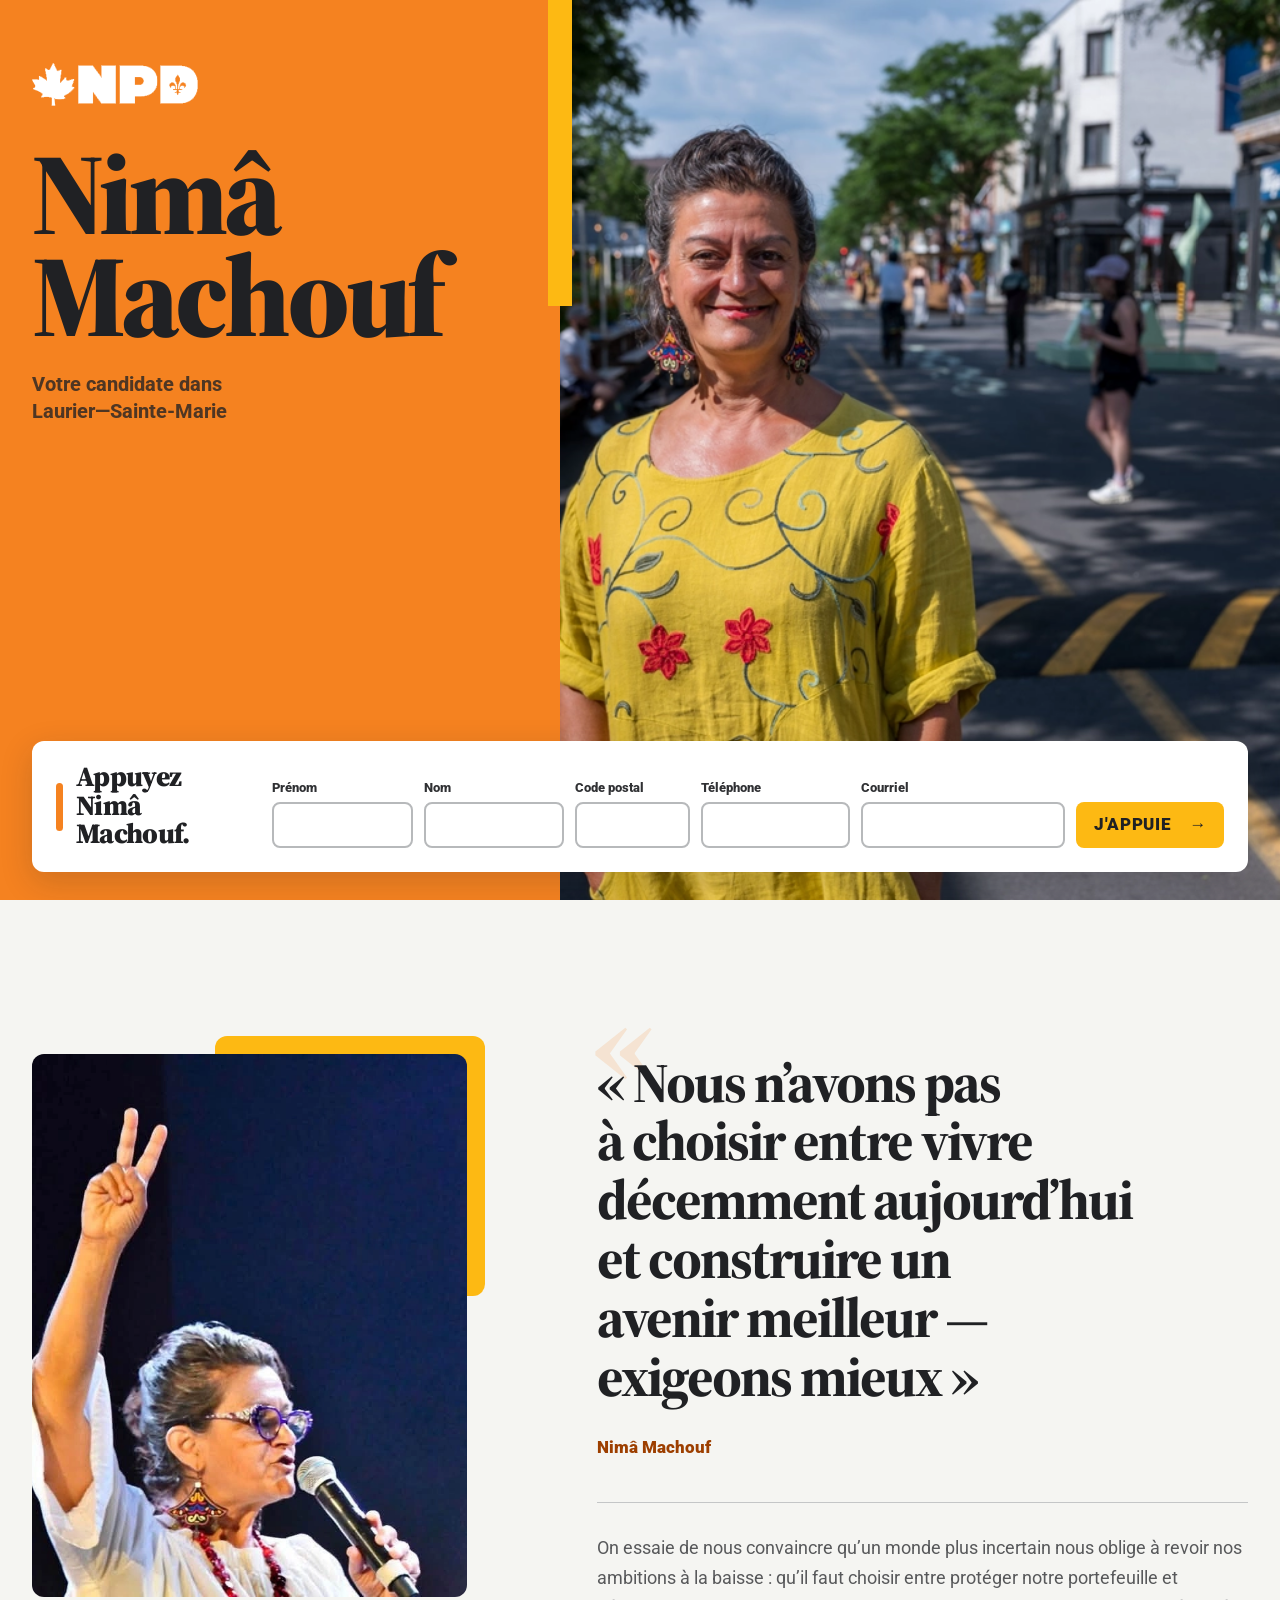
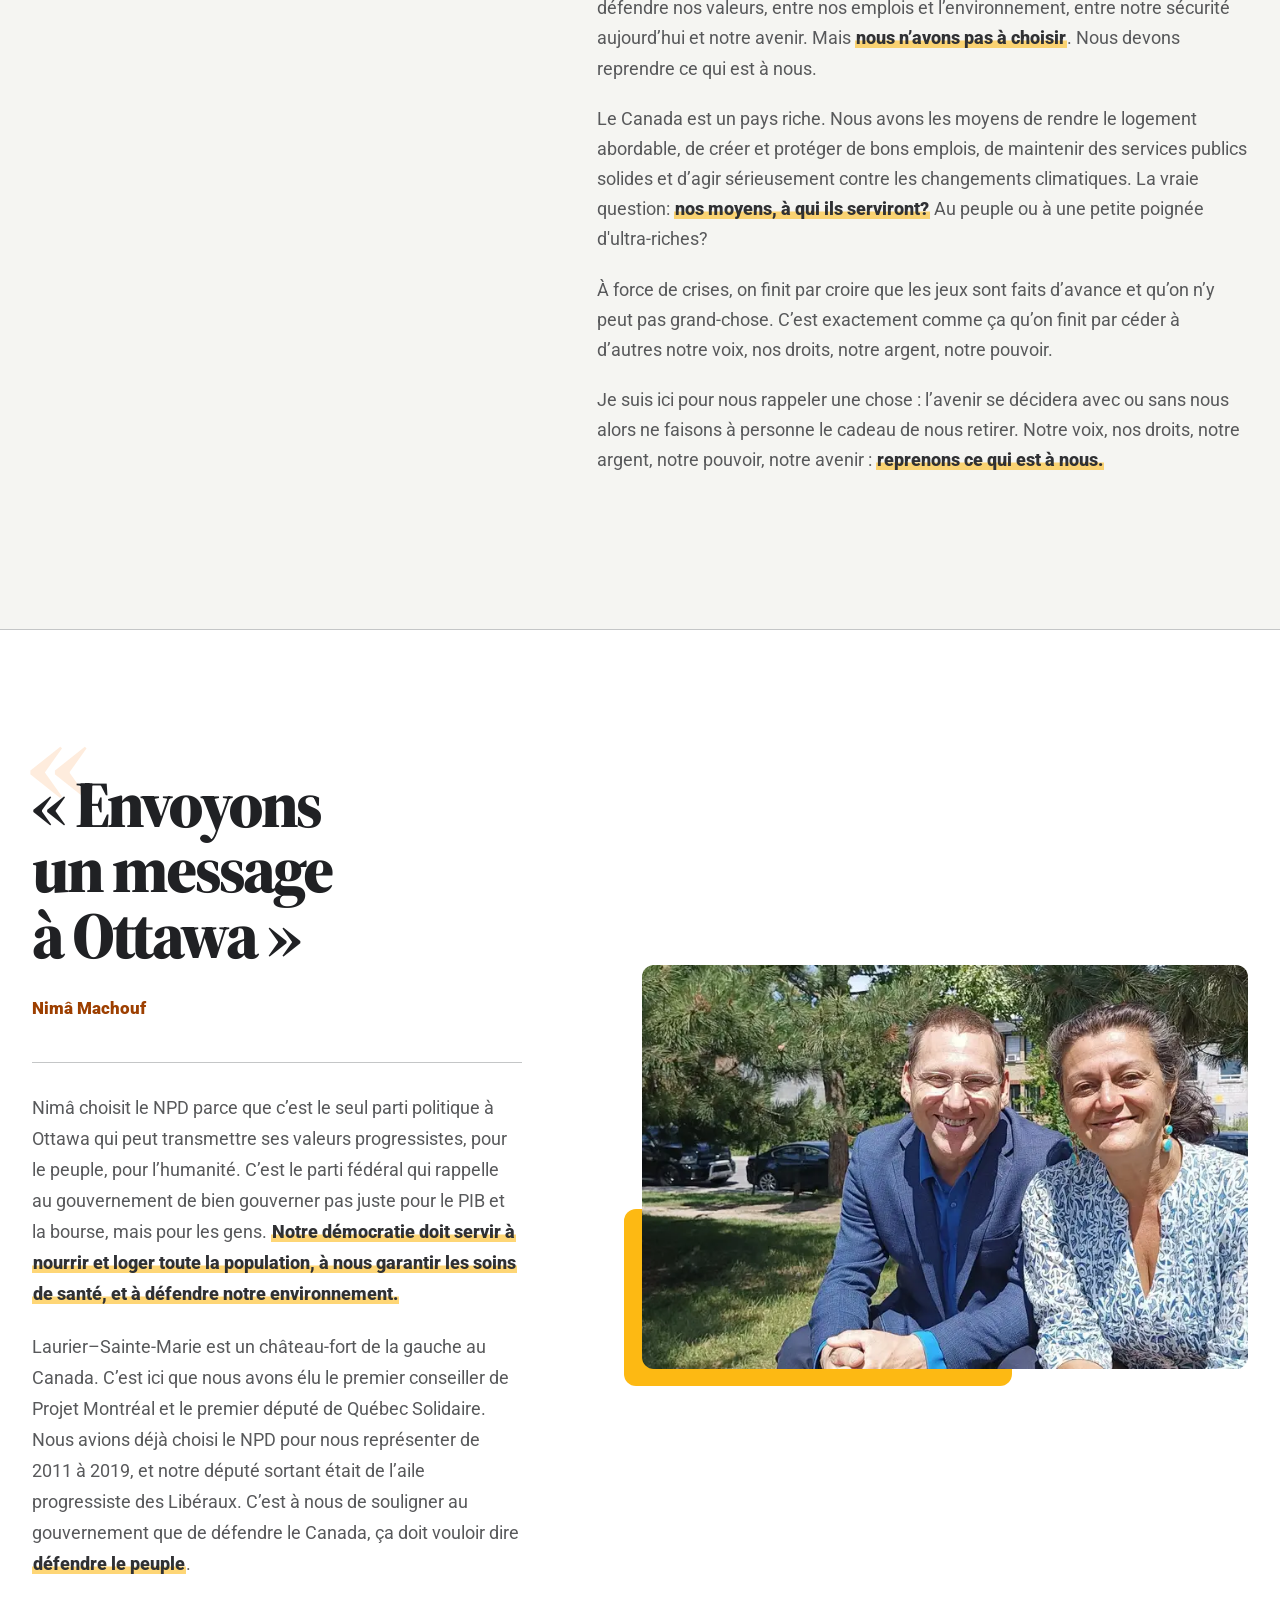
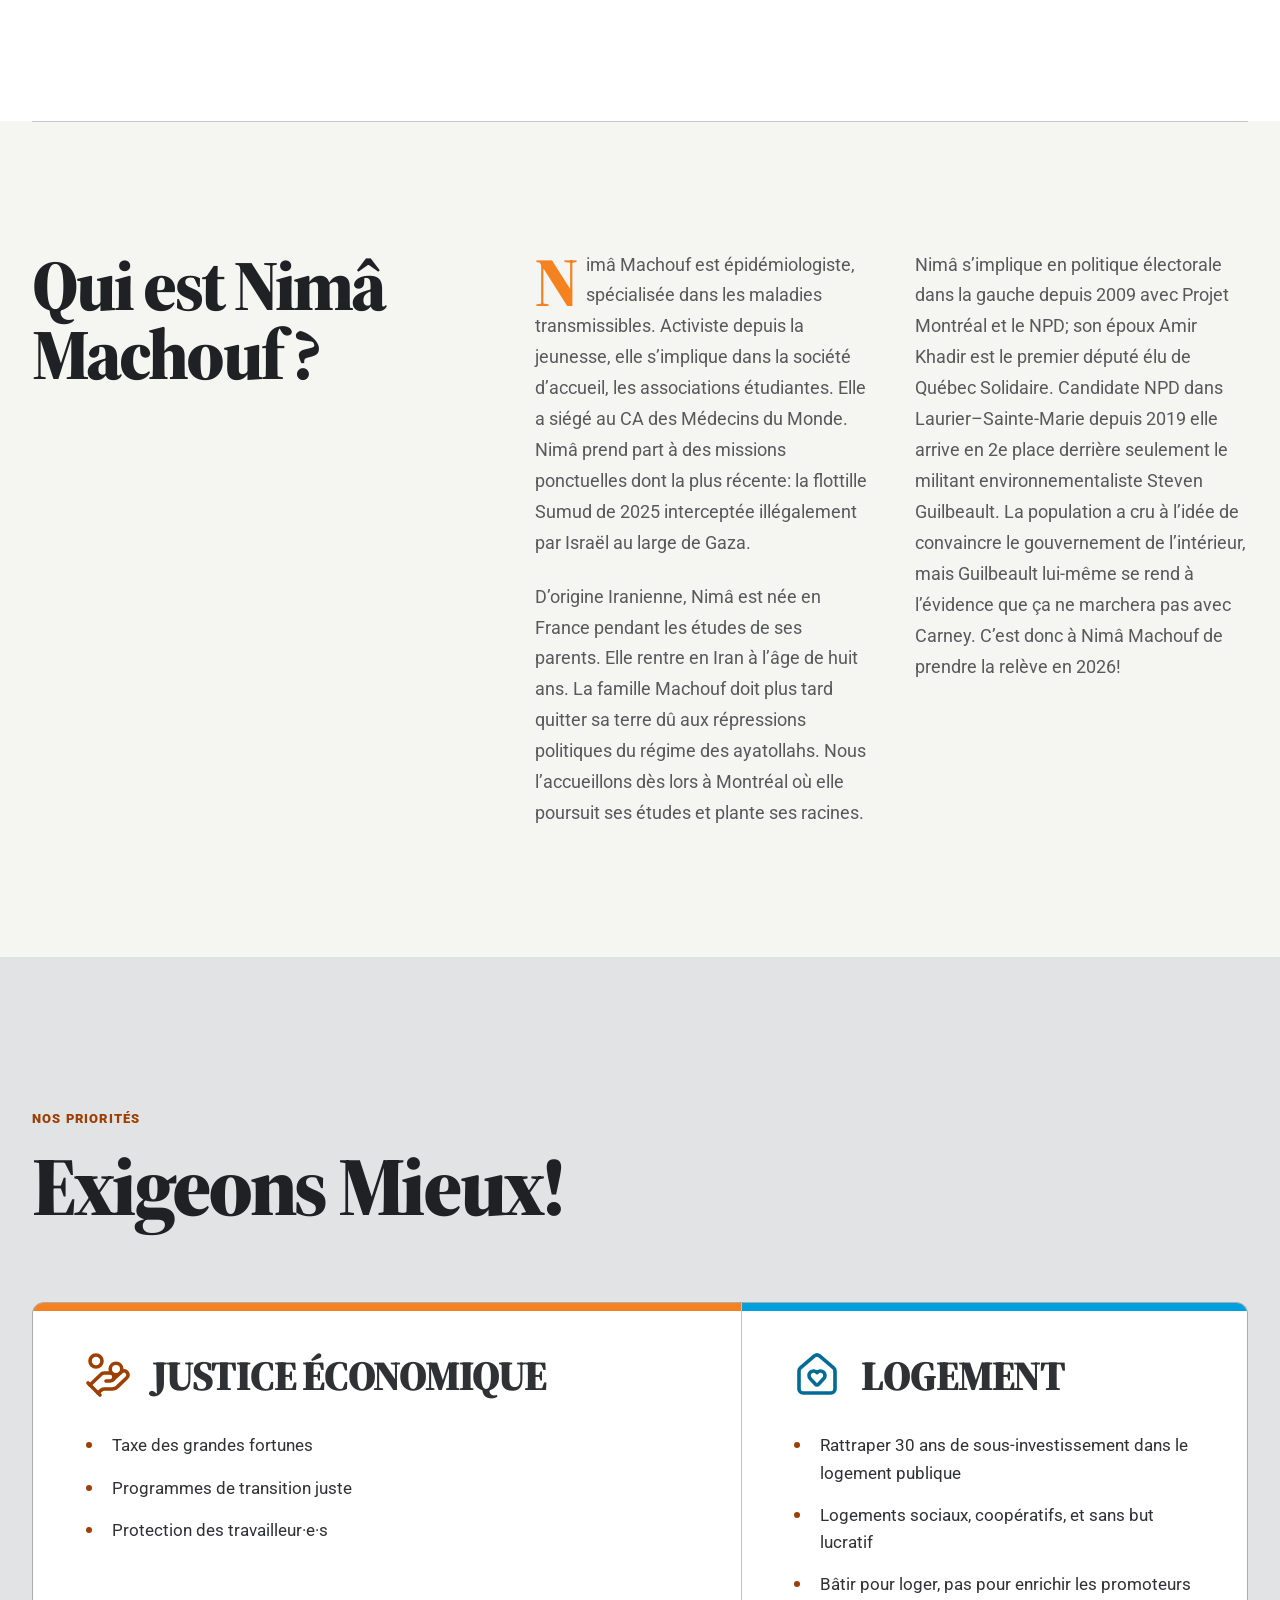
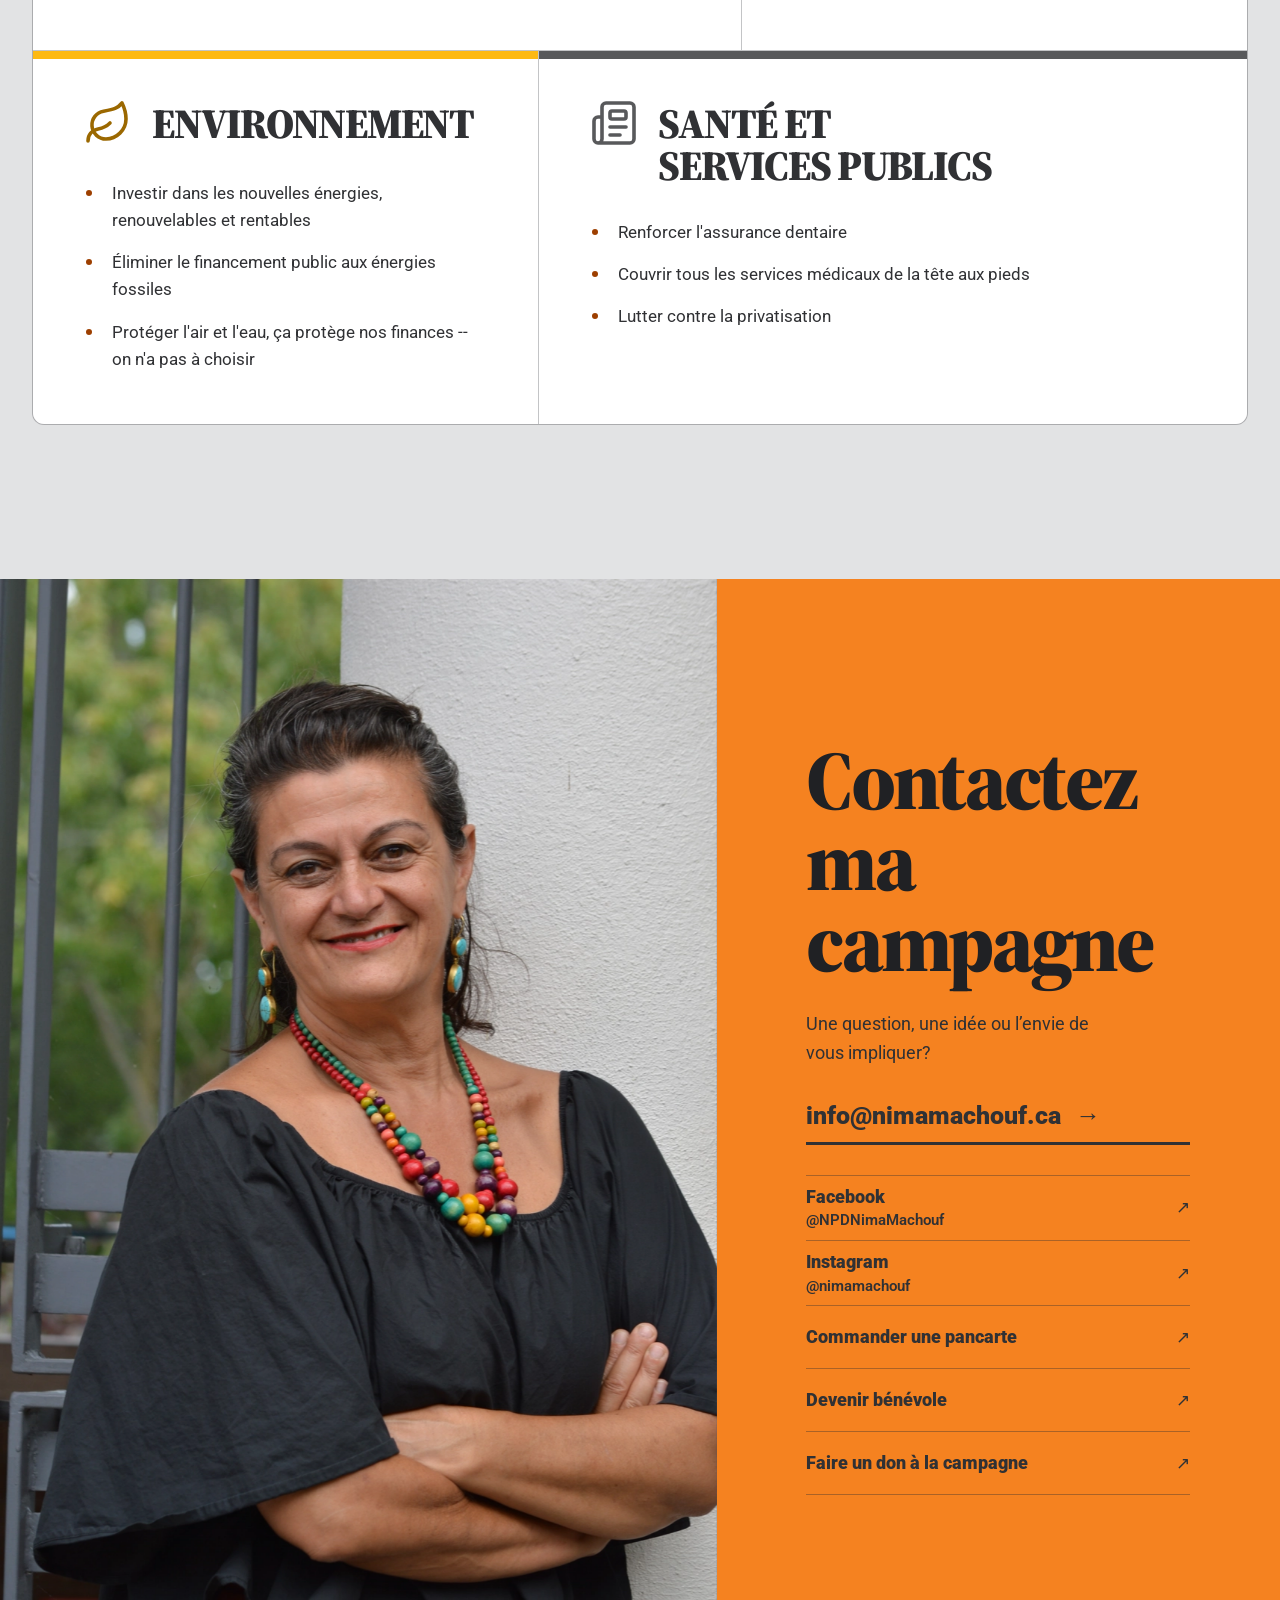
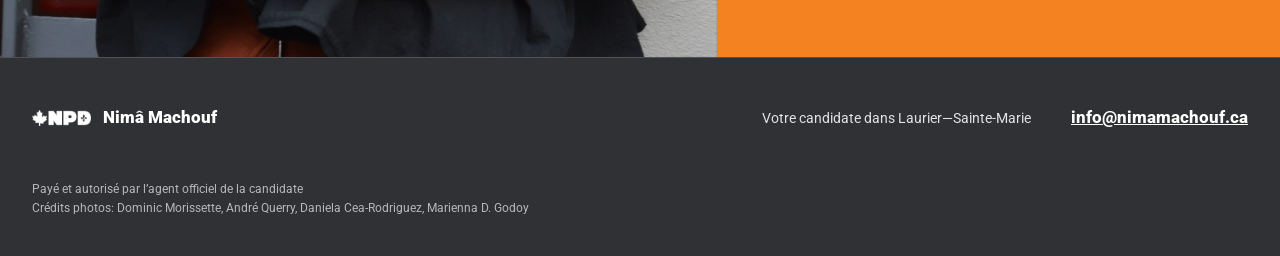
==== index.html @ fed6d574 "Add files via upload I'm commited" ====
<!doctype html>
<html lang="fr-CA">
  <head>
    <meta charset="utf-8">
    <meta name="viewport" content="width=device-width, initial-scale=1, viewport-fit=cover">
    <meta name="theme-color" content="#F58220">
    <meta name="description" content="Appuyez Nimâ Machouf, candidate du NPD dans Laurier—Sainte-Marie.">
    <meta property="og:site_name" content="Nimâ Machouf">
    <meta property="og:title" content="Nimâ Machouf | Candidate du NPD">
    <meta property="og:description" content="Votre candidate dans Laurier—Sainte-Marie. Joignez-vous à la campagne.">
    <meta property="og:type" content="website">
    <meta property="og:url" content="https://nimamachouf.ca/">
    <meta property="og:locale" content="fr_CA">
    <meta property="og:image" content="https://nimamachouf.ca/assets/images/ogimage.webp">
    <meta property="og:image:secure_url" content="https://nimamachouf.ca/assets/images/ogimage.webp">
    <meta property="og:image:type" content="image/png">
    <meta property="og:image:width" content="1200">
    <meta property="og:image:height" content="630">
    <meta property="og:image:alt" content="Nimâ Machouf, candidate du NPD dans Laurier—Sainte-Marie">
    <meta name="twitter:card" content="summary_large_image">
    <meta name="twitter:title" content="Nimâ Machouf | Candidate du NPD">
    <meta name="twitter:description" content="Votre candidate dans Laurier—Sainte-Marie. Joignez-vous à la campagne.">
    <meta name="twitter:image" content="https://nimamachouf.ca/assets/images/ogimage.webp">
    <meta name="twitter:image:alt" content="Nimâ Machouf, candidate du NPD dans Laurier—Sainte-Marie">
    <title>Nimâ Machouf | Candidate du NPD dans Laurier—Sainte-Marie</title>
    <link rel="canonical" href="https://nimamachouf.ca/">
    <link rel="icon" href="assets/images/favicon_www_npd_ca_32x32.png" type="image/png" sizes="32x32">
    <link rel="preload" href="assets/fonts/roboto-latin.woff2" as="font" type="font/woff2" crossorigin>
    <link rel="preload" href="assets/fonts/source-serif-4-latin.woff2" as="font" type="font/woff2" crossorigin>
    <link rel="preload" href="assets/images/nima-dans-lsm-960.webp" as="image" type="image/webp" imagesrcset="assets/images/nima-dans-lsm-960.webp 960w, assets/images/nima-dans-lsm-2000.webp 2000w" imagesizes="(max-width: 900px) 100vw, 56vw" fetchpriority="high">
    <link rel="stylesheet" href="styles.css">
    <script src="script.js" defer></script>
  </head>
  <body>
    <a class="skip-link" href="#contenu">Aller au contenu</a>

    <main id="contenu">
      <section class="hero" id="accueil" aria-labelledby="hero-title">
        <div class="hero-copy">
          <img class="hero-logo" src="assets/images/logoqc.png" width="298" height="78" alt="NPD Québec">
          <h1 id="hero-title">Nimâ<br>Machouf</h1>
          <p class="hero-kicker">Votre candidate dans<br>Laurier—Sainte-Marie</p>
        </div>
        <div class="hero-photo">
          <img src="assets/images/nima-dans-lsm-2000.webp" srcset="assets/images/nima-dans-lsm-960.webp 960w, assets/images/nima-dans-lsm-2000.webp 2000w" sizes="(max-width: 900px) 100vw, 56vw" width="2000" height="1500" fetchpriority="high" decoding="async" alt="Nimâ Machouf dans Laurier—Sainte-Marie">
        </div>
        <div class="hero-accent" aria-hidden="true"></div>

        <div class="support-panel" id="appuyer">
          <div class="support-heading">
            <span class="support-mark" aria-hidden="true"></span>
            <h2>Appuyez Nimâ Machouf.</h2>
          </div>
          <form class="support-form" action="https://api.staticforms.dev/submit" method="post" data-support-form novalidate>
            <input type="hidden" name="apiKey" value="sf_6a9b6cbdbe359632196c0c4e">
            <input type="hidden" name="subject" value="Nouvel appui à Nimâ Machouf">
            <input class="form-honeypot" type="text" name="honeypot" tabindex="-1" autocomplete="off" aria-hidden="true">
            <div class="field">
              <label for="hero-first-name">Prénom</label>
              <input id="hero-first-name" name="first_name" type="text" autocomplete="given-name" required>
              <span class="field-error" aria-live="polite"></span>
            </div>
            <div class="field">
              <label for="hero-last-name">Nom</label>
              <input id="hero-last-name" name="last_name" type="text" autocomplete="family-name" required>
              <span class="field-error" aria-live="polite"></span>
            </div>
            <div class="field field-postal">
              <label for="hero-postal-code">Code postal</label>
              <input id="hero-postal-code" name="postal_code" type="text" autocomplete="postal-code" inputmode="text" maxlength="7" required>
              <span class="field-error" aria-live="polite"></span>
            </div>
            <div class="field">
              <label for="hero-phone">Téléphone</label>
              <input id="hero-phone" name="phone" type="tel" autocomplete="tel" inputmode="tel" required>
              <span class="field-error" aria-live="polite"></span>
            </div>
            <div class="field field-email">
              <label for="hero-email">Courriel</label>
              <input id="hero-email" name="email" type="email" autocomplete="email" inputmode="email" required>
              <span class="field-error" aria-live="polite"></span>
            </div>
            <button class="submit-button" type="submit">
              <span>J'APPUIE</span>
              <span aria-hidden="true">→</span>
            </button>
            <p class="form-status" role="status" aria-live="polite"></p>
          </form>
        </div>
      </section>

      <section class="intro-section section-shell" id="nima" aria-labelledby="intro-title">
        <div class="intro-photo reveal">
          <img src="assets/images/nima-micro.webp" width="900" height="800" loading="lazy" decoding="async" alt="Nimâ Machouf exige mieux">
        </div>
        <div class="intro-quote reveal">
          <span class="quote-glyph" aria-hidden="true">«</span>
          <h2 id="intro-title">« Nous n’avons pas à choisir entre vivre décemment aujourd’hui et construire un avenir meilleur — exigeons mieux »</h2>
          <p>Nimâ Machouf</p>
          <div class="intro-statement">
            <p>On essaie de nous convaincre qu’un monde plus incertain nous oblige à revoir nos ambitions à la baisse : qu’il faut choisir entre protéger notre portefeuille et défendre nos valeurs, entre nos emplois et l’environnement, entre notre sécurité aujourd’hui et notre avenir. Mais <strong class="text-emphasis">nous n’avons pas à choisir</strong>. Nous devons reprendre ce qui est à nous.</p>

            <p>Le Canada est un pays riche. Nous avons les moyens de rendre le logement abordable, de créer et protéger de bons emplois, de maintenir des services publics solides et d’agir sérieusement contre les changements climatiques. La vraie question: <strong class="text-emphasis">nos moyens, à qui ils serviront?</strong> Au peuple ou à une petite poignée d'ultra-riches?

            <p>À force de crises, on finit par croire que les jeux sont faits d’avance et qu’on n’y peut pas grand-chose. C’est exactement comme ça qu’on finit par céder à d’autres notre voix, nos droits, notre argent, notre pouvoir.</p>

            <p>Je suis ici pour nous rappeler une chose : l’avenir se décidera avec ou sans nous alors ne faisons à personne le cadeau de nous retirer. Notre voix, nos droits, notre argent, notre pouvoir, notre avenir : <strong class="text-emphasis">reprenons ce qui est à nous.</strong></p>
          </div>
        </div>
      </section>

      <section class="npd-section" aria-labelledby="npd-title">
        <div class="npd-section-inner section-shell">
          <div class="npd-content reveal">
            <span class="npd-quote-glyph" aria-hidden="true">«</span>
            <h2 id="npd-title">« Envoyons un message à Ottawa »</h2>
            <p class="npd-attribution">Nimâ Machouf</p>
            <div class="npd-copy">
              <p>Nimâ choisit le NPD parce que c’est le seul parti politique à Ottawa qui peut transmettre ses valeurs progressistes, pour le peuple, pour l’humanité. C’est le parti fédéral qui rappelle au gouvernement de bien gouverner pas juste pour le PIB et la bourse, mais pour les gens. <strong class="text-emphasis">Notre démocratie doit servir à nourrir et loger toute la population, à nous garantir les soins de santé, et à défendre notre environnement.</strong></p>

              <p>Laurier–Sainte-Marie est un château-fort de la gauche au Canada. C’est ici que nous avons élu le premier conseiller de Projet Montréal et le premier député de Québec Solidaire. Nous avions déjà choisi le NPD pour nous représenter de 2011 à 2019, et notre député sortant était de l’aile progressiste des Libéraux. C’est à nous de souligner au gouvernement que de défendre le Canada, ça doit vouloir dire <strong class="text-emphasis">défendre le peuple</strong>.</p>
            </div>
          </div>
          <figure class="npd-photo reveal">
            <img src="assets/images/nima-et-avi.webp" srcset="assets/images/nima-et-avi-960.webp 960w, assets/images/nima-et-avi.webp 1920w" sizes="(max-width: 759px) calc(100vw - 52px), 55vw" width="1920" height="1280" loading="lazy" decoding="async" alt="Nimâ Machouf avec Avi Lewis">
          </figure>
        </div>
      </section>

      <section class="bio-section section-shell" aria-labelledby="bio-title">
        <div class="bio-heading reveal">
          <h2 id="bio-title">Qui est Nimâ Machouf ?</h2>
        </div>
        <div class="bio-copy reveal">
          <p>Nimâ Machouf est épidémiologiste, spécialisée dans les maladies transmissibles. Activiste depuis la jeunesse, elle s’implique dans la société d’accueil, les associations étudiantes. Elle a siégé au CA des Médecins du Monde. Nimâ prend part à des missions ponctuelles dont la plus récente: la flottille Sumud de 2025 interceptée illégalement par Israël au large de Gaza.</p>

          <p>D’origine Iranienne, Nimâ est née en France pendant les études de ses parents. Elle rentre en Iran à l’âge de huit ans. La famille Machouf doit plus tard quitter sa terre dû aux répressions politiques du régime des ayatollahs. Nous l’accueillons dès lors à Montréal où elle poursuit ses études et plante ses racines.</p>

          <p>Nimâ s’implique en politique électorale dans la gauche depuis 2009 avec Projet Montréal et le NPD; son époux Amir Khadir est le premier député élu de Québec Solidaire. Candidate NPD dans Laurier–Sainte-Marie depuis 2019 elle arrive en 2e place derrière seulement le militant environnementaliste Steven Guilbeault. La population a cru à l’idée de convaincre le gouvernement de l’intérieur, mais Guilbeault lui-même se rend à l’évidence que ça ne marchera pas avec Carney. C’est donc à Nimâ Machouf de prendre la relève en 2026!</p>
        </div>
      </section>

      <section class="priorities-section" id="priorites" aria-labelledby="priorities-title">
        <div class="section-shell">
          <div class="priorities-heading reveal">
            <p class="section-label">Nos priorités</p>
            <h2 id="priorities-title">Exigeons Mieux!</h2>
          </div>

          <div class="priorities-grid">
            <article class="priority priority-income reveal">
              <div class="priority-heading-row">
                <svg class="priority-icon" aria-hidden="true" focusable="false" viewBox="0 0 24 24" fill="none" stroke="currentColor" stroke-width="1.8" stroke-linecap="round" stroke-linejoin="round">
                  <path d="M11 15h2a2 2 0 1 0 0-4h-3c-.6 0-1.1.2-1.4.6L3 17"></path>
                  <path d="m7 21 1.6-1.4c.3-.4.8-.6 1.4-.6h4c1.1 0 2.1-.4 2.8-1.2l4.6-4.4a2 2 0 0 0-2.75-2.91l-4.2 3.9"></path>
                  <path d="m2 16 6 6"></path>
                  <circle cx="16" cy="9" r="2.9"></circle>
                  <circle cx="6" cy="5" r="3"></circle>
                </svg>
                <h3>JUSTICE ÉCONOMIQUE</h3>
              </div>
              <ul>
                <li>Taxe des grandes fortunes</li>
                <li>Programmes de transition juste</li>
                <li>Protection des travailleur·e·s</li>
              </ul>
            </article>

            <article class="priority priority-housing reveal">
              <div class="priority-heading-row">
                <svg class="priority-icon" aria-hidden="true" focusable="false" viewBox="0 0 24 24" fill="none" stroke="currentColor" stroke-width="1.8" stroke-linecap="round" stroke-linejoin="round">
                  <path d="M8.62 13.8A2.25 2.25 0 1 1 12 10.836a2.25 2.25 0 1 1 3.38 2.966l-2.626 2.856a.998.998 0 0 1-1.507 0z"></path>
                  <path d="M3 10a2 2 0 0 1 .709-1.528l7-6a2 2 0 0 1 2.582 0l7 6A2 2 0 0 1 21 10v9a2 2 0 0 1-2 2H5a2 2 0 0 1-2-2z"></path>
                </svg>
                <h3>LOGEMENT</h3>
              </div>
              <ul>
                <li>Rattraper 30 ans de sous-investissement dans le logement publique</li>
                <li>Logements sociaux, coopératifs, et sans but lucratif</li>
                <li>Bâtir pour loger, pas pour enrichir les promoteurs</li>
              </ul>
            </article>

            <article class="priority priority-environment reveal">
              <div class="priority-heading-row">
                <svg class="priority-icon" aria-hidden="true" focusable="false" viewBox="0 0 24 24" fill="none" stroke="currentColor" stroke-width="1.8" stroke-linecap="round" stroke-linejoin="round">
                  <path d="M11 20A7 7 0 0 1 9.8 6.1C15.5 5 17 4.48 19 2c1 2 2 4.18 2 8 0 5.5-4.78 10-10 10Z"></path>
                  <path d="M2 21c0-3 1.85-5.36 5.08-6C9.5 14.52 12 13 13 12"></path>
                </svg>
                <h3>ENVIRONNEMENT</h3>
              </div>
              <ul>
                <li>Investir dans les nouvelles énergies, renouvelables et rentables</li>
                <li>Éliminer le financement public aux énergies fossiles</li>
                <li>Protéger l'air et l'eau, ça protège nos finances -- on n'a pas à choisir</li>
              </ul>
            </article>

            <article class="priority priority-culture reveal">
              <div class="priority-heading-row">
                <svg class="priority-icon" aria-hidden="true" focusable="false" viewBox="0 0 24 24" fill="none" stroke="currentColor" stroke-width="1.8" stroke-linecap="round" stroke-linejoin="round">
                  <path d="M15 18h-5"></path>
                  <path d="M18 14h-8"></path>
                  <path d="M4 22h16a2 2 0 0 0 2-2V4a2 2 0 0 0-2-2H8a2 2 0 0 0-2 2v16a2 2 0 0 1-4 0v-9a2 2 0 0 1 2-2h2"></path>
                  <rect width="8" height="4" x="10" y="6" rx="1"></rect>
                </svg>
                <h3>SANTÉ ET SERVICES PUBLICS</h3>
              </div>
              <ul>
                <li>Renforcer l'assurance dentaire</li>
                <li>Couvrir tous les services médicaux de la tête aux pieds</li>
                <li>Lutter contre la privatisation</li>
              </ul>
            </article>
          </div>
        </div>
      </section>

      <section class="contact-section" id="contact" aria-labelledby="contact-title">
        <div class="contact-photo">
          <img src="assets/images/nima-joignez-vous-960.webp" srcset="assets/images/nima-joignez-vous-960.webp 960w" sizes="(max-width: 900px) 100vw, 58vw" width="960" height="1444" loading="lazy" decoding="async" alt="Nimâ vous invite de joindre son équipe dans Laurier—Sainte-Marie">
        </div>
        <div class="contact-content reveal">
          <h2 id="contact-title">Contactez<br>ma campagne</h2>
          <p>Une question, une idée ou l’envie de vous impliquer?</p>
          <div class="contact-links">
            <a class="contact-email" href="mailto:info@nimamachouf.ca">info@nimamachouf.ca <span aria-hidden="true">→</span></a>
            <ul class="social-links" aria-label="Médias sociaux de Nimâ Machouf">
              <li>
                <a href="https://www.facebook.com/NPDNimaMachouf" target="_blank" rel="noopener noreferrer">
                  <span class="social-link-label"><strong>Facebook</strong><span>@NPDNimaMachouf</span></span>
                  <span aria-hidden="true">↗</span>
                </a>
              </li>
              <li>
                <a href="https://www.instagram.com/nimamachouf/" target="_blank" rel="noopener noreferrer">
                  <span class="social-link-label"><strong>Instagram</strong><span>@nimamachouf</span></span>
                  <span aria-hidden="true">↗</span>
                </a>
              </li>
              <li>
                <a href="https://forms.gle/GeF9JepB5njVK2n58?_imcp=1" target="_blank" rel="noopener noreferrer">
                  <span class="social-link-label"><strong>Commander une pancarte</strong></span>
                  <span aria-hidden="true">↗</span>
                </a>
              </li>
              <li>
                <a href="https://volunteer.ndp.ca/QLSM" target="_blank" rel="noopener noreferrer">
                  <span class="social-link-label"><strong>Devenir bénévole</strong></span>
                  <span aria-hidden="true">↗</span>
                </a>
              </li>
              <li>
                <a href="https://actionnetwork.org/fundraising/faites-un-don-a-laurier-sainte-marie-du-npd-pour-batir-notre-fonds-de-campagne-locale?source=web" target="_blank" rel="noopener noreferrer">
                  <span class="social-link-label"><strong>Faire un don à la campagne</strong></span>
                  <span aria-hidden="true">↗</span>
                </a>
              </li>
              <!--<li>
                <a href="https://bsky.app/profile/pierrecere.bsky.social" target="_blank" rel="noopener noreferrer">
                  <span class="social-link-label"><strong>Bluesky</strong><span>@pierrecere.bsky.social</span></span>
                  <span aria-hidden="true">↗</span>
                </a>
              </li>-->
            </ul>
          </div>
        </div>
      </section>

      <!--
      <section class="bottom-support" aria-labelledby="bottom-support-title">
        <div class="bottom-support-copy reveal">
          <img src="assets/images/logoqc.png" width="298" height="78" loading="lazy" alt="NPD Québec">
          <h2 id="bottom-support-title">Appuyez<br>Nimâ Machouf</h2>
          <p>Chaque appui donne plus de force à notre campagne dans Laurier—Sainte-Marie.</p>
        </div>

        <form class="support-form support-form-bottom reveal" action="https://api.staticforms.dev/submit" method="post" data-support-form novalidate>
          <input type="hidden" name="apiKey" value="sf_6a9b6cbdbe359632196c0c4e">
          <input type="hidden" name="subject" value="Nouvel appui à Nimâ Machouf">
          <input class="form-honeypot" type="text" name="honeypot" tabindex="-1" autocomplete="off" aria-hidden="true">
          <div class="field">
            <label for="bottom-first-name">Prénom</label>
            <input id="bottom-first-name" name="first_name" type="text" autocomplete="given-name" required>
            <span class="field-error" aria-live="polite"></span>
          </div>
          <div class="field">
            <label for="bottom-last-name">Nom</label>
            <input id="bottom-last-name" name="last_name" type="text" autocomplete="family-name" required>
            <span class="field-error" aria-live="polite"></span>
          </div>
          <div class="field">
            <label for="bottom-postal-code">Code postal</label>
            <input id="bottom-postal-code" name="postal_code" type="text" autocomplete="postal-code" inputmode="text" maxlength="7" required>
            <span class="field-error" aria-live="polite"></span>
          </div>
          <div class="field">
            <label for="bottom-phone">Téléphone</label>
            <input id="bottom-phone" name="phone" type="tel" autocomplete="tel" inputmode="tel" required>
            <span class="field-error" aria-live="polite"></span>
          </div>
          <div class="field field-email-bottom">
            <label for="bottom-email">Courriel</label>
            <input id="bottom-email" name="email" type="email" autocomplete="email" inputmode="email" required>
            <span class="field-error" aria-live="polite"></span>
          </div>
          <button class="submit-button submit-button-bottom" type="submit">
            <span>J'APPUIE</span>
            <span aria-hidden="true">→</span>
          </button>
          <p class="form-status" role="status" aria-live="polite"></p>
        </form>
      </section>
      -->
    </main>

    <footer class="site-footer">
      <div class="footer-inner">
        <a class="footer-brand" href="#accueil">
          <img src="assets/images/logoqc.png" width="298" height="78" loading="lazy" alt="NPD Québec">
          <span>Nimâ Machouf</span>
        </a>
        <p class="footer-tagline">Votre candidate dans Laurier—Sainte-Marie</p>
        <a href="mailto:info@nimamachouf.ca">info@nimamachouf.ca</a>
        <p class="footer-photo-credit">Payé et autorisé par l’agent officiel de la candidate<br>Crédits photos: Dominic Morissette, André Querry, Daniela Cea-Rodriguez, Marienna D. Godoy</p>
      </div>
    </footer>

    <a class="mobile-support-cta" href="#appuyer">J’APPUIE</a>
  </body>
</html>
---- styles.css ----
@font-face {
  font-family: "Roboto";
  src: url("assets/fonts/roboto-latin.woff2") format("woff2");
  font-style: normal;
  font-weight: 100 900;
  font-display: swap;
}

@font-face {
  font-family: "Source Serif 4";
  src: url("assets/fonts/source-serif-4-latin.woff2") format("woff2");
  font-style: normal;
  font-weight: 200 900;
  font-display: swap;
}

:root {
  --orange: #f58220;
  --orange-dark: #9d3f00;
  --charcoal: #58595b;
  --charcoal-dark: #303134;
  --blue: #00a0dc;
  --blue-dark: #006b94;
  --yellow: #fdb913;
  --light-gray: #e2e3e4;
  --paper: #f5f5f2;
  --white: #fff;
  --ink: #202124;
  --error: #9f2518;
  --shell: min(100% - 36px, 1280px);
  --radius-sm: 8px;
  --radius-md: 12px;
  --ease-out: cubic-bezier(0.16, 1, 0.3, 1);
  --space-section: clamp(88px, 12vw, 168px);
  --z-cta: 35;
}

*,
*::before,
*::after {
  box-sizing: border-box;
}

html {
  scroll-behavior: smooth;
  scroll-padding-top: 20px;
}

body {
  margin: 0;
  padding-bottom: calc(74px + env(safe-area-inset-bottom));
  overflow-x: hidden;
  color: var(--ink);
  background: var(--paper);
  font-family: "Roboto", Arial, sans-serif;
  font-size: 16px;
  line-height: 1.6;
  -webkit-font-smoothing: antialiased;
  text-rendering: optimizeLegibility;
}

img {
  display: block;
  max-width: 100%;
}

a {
  color: inherit;
}

button,
input {
  font: inherit;
}

button,
a {
  -webkit-tap-highlight-color: transparent;
}

h1,
h2,
h3,
p {
  text-wrap: pretty;
}

:focus-visible {
  outline: 3px solid var(--blue-dark);
  outline-offset: 4px;
}

.skip-link {
  position: fixed;
  z-index: 100;
  top: 12px;
  left: 12px;
  transform: translateY(-160%);
  padding: 11px 16px;
  border-radius: var(--radius-sm);
  color: var(--white);
  background: var(--charcoal-dark);
  font-weight: 850;
  transition: transform 180ms var(--ease-out);
}

.skip-link:focus {
  transform: translateY(0);
}

.section-shell {
  width: var(--shell);
  margin-inline: auto;
}

.footer-brand {
  display: inline-flex;
  align-items: center;
  gap: 12px;
  text-decoration: none;
  font-weight: 900;
}

.hero {
  position: relative;
  overflow: hidden;
  background: var(--orange);
}

.hero-copy {
  position: relative;
  z-index: 2;
  padding: clamp(40px, 10vw, 60px) 10px clamp(44px, 11vw, 64px);
  color: var(--ink);
  background: var(--orange);
}

.hero-logo {
  width: 140px;
  height: auto;
  margin-bottom: 31.2px;
}

.hero-kicker {
  max-width: 28ch;
  margin: 23.4px 0 0;
  color: rgba(32, 33, 36, 0.78);
  font-size: clamp(18.2px, 4.81vw, 20.8px);
  font-weight: 750;
  line-height: 1.35;
}

.hero h1 {
  max-width: 8ch;
  margin: 0;
  font-family: "Source Serif 4", Georgia, serif;
  font-size: 25vw;
  font-weight: 900;
  letter-spacing: -0.035em;
  line-height: 0.87;
  text-wrap: balance;
}

.hero-photo {
  min-height: 300px;
  height: 38svh;
  max-height: 380px;
  overflow: hidden;
  background: var(--charcoal);
}

.hero-photo img {
  width: 100%;
  height: 100%;
  object-fit: cover;
  object-position: center;
}

.hero-accent {
  position: relative;
  z-index: 3;
  width: 100%;
  height: 10px;
  background: var(--yellow);
}

.support-panel {
  position: relative;
  z-index: 5;
  display: grid;
  gap: 28px;
  padding: 38px 18px 48px;
  border-top: 6px solid var(--orange);
  background: var(--white);
}

.support-heading {
  display: flex;
  align-items: center;
  gap: 13px;
}

.support-mark {
  flex: 0 0 7px;
  width: 7px;
  height: clamp(24px, 7vw, 34px);
  border-radius: 999px;
  background: var(--orange);
}

.support-heading h2 {
  max-width: none;
  margin: 0;
  font-family: "Source Serif 4", Georgia, serif;
  font-size: clamp(24px, 7vw, 34px);
  font-weight: 850;
  letter-spacing: -0.025em;
  line-height: 1.02;
  white-space: nowrap;
}

.support-form {
  display: grid;
  grid-template-columns: 1fr;
  gap: 16px;
  align-items: end;
}

.field {
  min-width: 0;
}

.field label {
  display: block;
  margin: 0 0 6px;
  color: var(--charcoal-dark);
  font-size: 14px;
  font-weight: 850;
  line-height: 1.2;
}

.field input {
  width: 100%;
  height: 50px;
  padding: 9px 12px;
  border: 2px solid #b7b9bb;
  border-radius: var(--radius-sm);
  color: var(--ink);
  background: var(--white);
  transition: border-color 160ms ease, box-shadow 160ms ease, background 160ms ease;
}

.field input:hover {
  border-color: var(--charcoal);
}

.field input:focus {
  border-color: var(--blue-dark);
  outline: 0;
  box-shadow: 0 0 0 3px rgba(0, 107, 148, 0.18);
}

.field input[aria-invalid="true"] {
  border-color: var(--error);
  background: #fff8f7;
}

.field-error {
  display: none;
  margin-top: 5px;
  color: var(--error);
  font-size: 12px;
  font-weight: 750;
  line-height: 1.35;
}

.field-error:not(:empty) {
  display: block;
}

.submit-button {
  min-height: 52px;
  display: flex;
  align-items: center;
  justify-content: space-between;
  gap: 18px;
  padding: 0 18px;
  border: 0;
  border-radius: var(--radius-sm);
  color: var(--ink);
  background: var(--yellow);
  font-weight: 900;
  letter-spacing: 0.04em;
  cursor: pointer;
  transition: color 180ms ease, background 180ms ease, transform 180ms var(--ease-out);
}

.submit-button:active,
.mobile-support-cta:active {
  transform: translateY(1px) scale(0.99);
}

.submit-button:disabled {
  cursor: wait;
  opacity: 0.68;
  transform: none;
}

.form-honeypot {
  position: absolute !important;
  width: 1px !important;
  height: 1px !important;
  padding: 0 !important;
  overflow: hidden !important;
  clip: rect(0, 0, 0, 0) !important;
  clip-path: inset(50%) !important;
  white-space: nowrap !important;
  border: 0 !important;
}

.form-status {
  grid-column: 1 / -1;
  min-height: 0;
  margin: 0;
  color: var(--charcoal-dark);
  font-size: 14px;
  font-weight: 800;
  line-height: 1.45;
}

.form-status:empty {
  display: none;
}

.form-status[data-state="success"] {
  color: #17632f;
}

.form-status[data-state="error"] {
  color: var(--error);
}

.intro-section {
  display: grid;
  gap: clamp(64px, 11vw, 112px);
  padding-block: var(--space-section);
}

.intro-photo {
  position: relative;
  width: calc(100% - 18px);
  max-width: 500px;
}

.intro-photo::before {
  content: "";
  position: absolute;
  z-index: -1;
  top: -18px;
  right: -18px;
  width: 62%;
  height: 48%;
  border-radius: var(--radius-md);
  background: var(--yellow);
}

.intro-photo img {
  width: 100%;
  height: auto;
  aspect-ratio: 4 / 5;
  border-radius: var(--radius-md);
  object-fit: cover;
  object-position: center 52%;
}

.intro-quote {
  position: relative;
}

.quote-glyph {
  position: absolute;
  top: -72px;
  left: -4px;
  color: var(--orange);
  font-family: "Source Serif 4", Georgia, serif;
  font-size: 118px;
  font-weight: 900;
  line-height: 1;
  opacity: 0.15;
}

.intro-quote h2 {
  position: relative;
  max-width: 18ch;
  margin: 0;
  font-family: "Source Serif 4", Georgia, serif;
  font-size: clamp(34px, 8.8vw, 58px);
  font-weight: 760;
  letter-spacing: -0.035em;
  line-height: 1.05;
  text-wrap: balance;
}

.intro-quote > p {
  margin: 28px 0 0;
  color: var(--orange-dark);
  font-weight: 900;
}

.intro-statement {
  max-width: 67ch;
  margin-top: 40px;
  padding-top: 30px;
  border-top: 1px solid #c4c6c7;
  color: var(--charcoal);
  font-size: clamp(16px, 2vw, 18px);
  line-height: 1.68;
}

.intro-statement p {
  margin: 0;
}

.intro-statement p + p {
  margin-top: 1.1em;
}

.text-emphasis {
  padding-inline: 0.06em;
  color: var(--charcoal-dark);
  font-weight: 850;
  box-shadow: inset 0 -0.42em 0 rgba(253, 185, 19, 0.58);
  -webkit-box-decoration-break: clone;
  box-decoration-break: clone;
}

.npd-section {
  padding-block: clamp(82px, 11vw, 148px);
  border-top: 1px solid #c4c6c7;
  background: var(--white);
}

.npd-section-inner {
  display: grid;
  gap: clamp(48px, 10vw, 96px);
}

.npd-content {
  position: relative;
  padding-top: 0;
}

.npd-quote-glyph {
  position: absolute;
  top: -70px;
  left: -4px;
  color: var(--orange);
  font-family: "Source Serif 4", Georgia, serif;
  font-size: 118px;
  font-weight: 900;
  line-height: 1;
  opacity: 0.15;
}

.npd-content h2 {
  position: relative;
  max-width: 12ch;
  margin: 0;
  font-family: "Source Serif 4", Georgia, serif;
  font-size: clamp(42px, 10.5vw, 70px);
  font-weight: 900;
  letter-spacing: -0.045em;
  line-height: 0.98;
  text-wrap: balance;
}

.npd-attribution {
  margin: 28px 0 0;
  color: var(--orange-dark);
  font-weight: 900;
}

.npd-copy {
  max-width: 64ch;
  margin-top: 40px;
  padding-top: 30px;
  border-top: 1px solid #c4c6c7;
  color: var(--charcoal);
  font-size: clamp(16px, 2vw, 18px);
  line-height: 1.72;
}

.npd-copy p {
  margin: 0;
}

.npd-copy p + p {
  margin-top: 1.25em;
}

.npd-photo {
  position: relative;
  width: calc(100% - 18px);
  margin: 0 0 18px 18px;
}

.npd-photo::before {
  content: "";
  position: absolute;
  z-index: 0;
  bottom: -18px;
  left: -18px;
  width: 64%;
  height: 44%;
  border-radius: var(--radius-md);
  background: var(--yellow);
}

.npd-photo img {
  position: relative;
  z-index: 1;
  width: 100%;
  height: auto;
  aspect-ratio: 3 / 2;
  border-radius: var(--radius-md);
  object-fit: cover;
  object-position: center;
}

.bio-section {
  display: grid;
  gap: 44px;
  padding-block: clamp(78px, 10vw, 128px);
  border-top: 1px solid #c4c6c7;
}

.bio-heading h2,
.priorities-heading h2,
.contact-content h2,
.bottom-support-copy h2 {
  margin: 0;
  font-family: "Source Serif 4", Georgia, serif;
  font-weight: 900;
  letter-spacing: -0.04em;
  line-height: 0.96;
  text-wrap: balance;
}

.bio-heading h2 {
  max-width: 11ch;
  font-size: clamp(43px, 11vw, 72px);
}

.bio-copy {
  max-width: 75ch;
  color: var(--charcoal);
  font-size: clamp(16px, 1.7vw, 18px);
  line-height: 1.72;
}

.bio-copy p {
  margin: 0 0 1.25em;
  break-inside: avoid;
}

.bio-copy p:first-child::first-letter {
  float: left;
  margin: 9px 8px 0 0;
  color: var(--orange);
  font-family: "Source Serif 4", Georgia, serif;
  font-size: 70px;
  font-weight: 900;
  line-height: 0.63;
}

.priorities-section {
  padding-block: var(--space-section);
  background: var(--light-gray);
}

.section-label {
  margin: 0 0 18px;
  color: var(--orange-dark);
  font-size: 13px;
  font-weight: 900;
  letter-spacing: 0.09em;
  line-height: 1.3;
  text-transform: uppercase;
}

.priorities-heading {
  max-width: 780px;
  margin-bottom: clamp(48px, 7vw, 76px);
}

.priorities-heading h2 {
  font-size: clamp(48px, 12vw, 84px);
}

.priorities-grid {
  display: grid;
  grid-auto-flow: dense;
  grid-template-columns: 1fr;
  gap: 1px;
  overflow: hidden;
  border: 1px solid rgba(88, 89, 91, 0.22);
  border-radius: var(--radius-md);
  background: rgba(88, 89, 91, 0.22);
}

.priority {
  position: relative;
  min-height: 0;
  padding: 34px 26px 40px;
  overflow: hidden;
  color: var(--charcoal-dark);
  background: var(--white);
  transition: background 220ms ease, transform 240ms var(--ease-out);
}

.priority::before {
  content: "";
  position: absolute;
  top: 0;
  right: 0;
  left: 0;
  height: 8px;
  background: var(--orange);
}

.priority-housing::before {
  background: var(--blue);
}

.priority-environment::before {
  background: var(--yellow);
}

.priority-culture::before {
  background: var(--charcoal);
}

.priority-heading-row {
  display: grid;
  grid-template-columns: 42px minmax(0, 1fr);
  gap: 16px;
  align-items: start;
  margin-bottom: 30px;
}

.priority-icon {
  width: 42px;
  height: 42px;
  margin-top: -3px;
  color: var(--orange-dark);
  transition: transform 240ms var(--ease-out);
}

.priority-housing .priority-icon {
  color: var(--blue-dark);
}

.priority-environment .priority-icon {
  color: #9b6800;
}

.priority-culture .priority-icon {
  color: var(--charcoal);
}

.priority h3 {
  max-width: 18ch;
  margin: 0;
  font-family: "Source Serif 4", Georgia, serif;
  font-size: clamp(29px, 7.5vw, 42px);
  font-weight: 900;
  letter-spacing: -0.03em;
  line-height: 1;
  text-wrap: balance;
}

.priority ul {
  max-width: 62ch;
  margin: 0;
  padding-left: 1.2em;
}

.priority li {
  padding-left: 7px;
}

.priority li + li {
  margin-top: 12px;
}

.priority li::marker {
  color: var(--orange-dark);
  font-size: 1.15em;
}

.contact-section {
  display: grid;
  background: var(--orange);
}

.contact-photo {
  min-height: 430px;
  height: 56svh;
  max-height: 620px;
  overflow: hidden;
  background: var(--charcoal);
}

.contact-photo img {
  width: 100%;
  height: 100%;
  object-fit: cover;
  object-position: 44% center;
}

.contact-content {
  display: flex;
  flex-direction: column;
  align-items: flex-start;
  padding: clamp(72px, 12vw, 110px) 18px;
}

.contact-content .section-label {
  color: var(--charcoal-dark);
}

.contact-content h2 {
  max-width: 10ch;
  font-size: clamp(50px, 13.5vw, 84px);
}

.contact-content > p:not(.section-label) {
  max-width: 34ch;
  margin: 28px 0;
  color: var(--charcoal-dark);
  font-size: 18px;
}

.contact-links {
  display: grid;
  width: min(100%, 500px);
  gap: 30px;
}

.contact-email {
  min-height: 44px;
  display: inline-flex;
  align-items: center;
  gap: 14px;
  padding-bottom: 6px;
  border-bottom: 3px solid var(--charcoal-dark);
  color: var(--charcoal-dark);
  text-decoration: none;
  font-size: clamp(17px, 4.8vw, 25px);
  font-weight: 900;
  overflow-wrap: anywhere;
  transition: gap 220ms var(--ease-out), color 180ms ease;
}

.social-links {
  margin: 0;
  padding: 0;
  border-top: 1px solid rgba(48, 49, 52, 0.38);
  list-style: none;
}

.social-links li {
  border-bottom: 1px solid rgba(48, 49, 52, 0.38);
}

.social-links a {
  display: flex;
  min-height: 62px;
  align-items: center;
  justify-content: space-between;
  gap: 18px;
  padding-block: 10px;
  color: var(--charcoal-dark);
  text-decoration: none;
  transition: color 180ms ease, padding-left 220ms var(--ease-out);
}

.social-link-label {
  display: grid;
  min-width: 0;
  line-height: 1.25;
}

.social-link-label strong {
  font-size: 18px;
  font-weight: 900;
}

.social-link-label > span {
  margin-top: 3px;
  font-size: 15px;
  font-weight: 600;
  overflow-wrap: anywhere;
}

.bottom-support {
  display: grid;
  gap: 52px;
  align-items: center;
  padding: clamp(78px, 11vw, 140px) 18px;
  color: var(--white);
  border-top: 12px solid var(--yellow);
  background: var(--charcoal-dark);
}

.bottom-support-copy img {
  width: 86px;
  height: auto;
  margin-bottom: 30px;
}

.bottom-support-copy h2 {
  max-width: 10ch;
  font-size: clamp(52px, 14vw, 82px);
}

.bottom-support-copy p {
  max-width: 38ch;
  margin: 24px 0 0;
  font-size: 18px;
  font-weight: 650;
  line-height: 1.6;
}

.support-form-bottom {
  padding: 26px 20px;
  border-radius: var(--radius-md);
  color: var(--ink);
  background: var(--white);
  box-shadow: 0 10px 30px rgba(0, 0, 0, 0.16);
}

.submit-button-bottom {
  min-height: 56px;
  font-size: 17px;
}

.site-footer {
  padding: 38px 0 max(38px, env(safe-area-inset-bottom));
  color: var(--white);
  border-top: 1px solid rgba(255, 255, 255, 0.16);
  background: var(--charcoal-dark);
}

.footer-inner {
  width: var(--shell);
  margin-inline: auto;
  display: grid;
  gap: 22px;
  align-items: center;
}

.footer-brand {
  color: var(--white);
}

.footer-brand img {
  width: 59px;
  height: auto;
}

.footer-inner p {
  margin: 0;
  color: var(--light-gray);
  font-size: 14px;
}

.footer-inner .footer-photo-credit {
  font-size: 12px;
  opacity: 0.76;
}

.footer-inner > a[href^="mailto:"] {
  min-height: 44px;
  display: inline-flex;
  align-items: center;
  color: var(--white);
  font-weight: 800;
}

.mobile-support-cta {
  position: fixed;
  z-index: var(--z-cta);
  right: max(14px, env(safe-area-inset-right));
  bottom: max(12px, env(safe-area-inset-bottom));
  left: max(14px, env(safe-area-inset-left));
  min-height: 50px;
  display: grid;
  place-items: center;
  padding: 13px 22px;
  border-radius: 999px;
  color: var(--ink);
  background: var(--yellow);
  box-shadow: 0 8px 22px rgba(32, 33, 36, 0.26);
  text-align: center;
  text-decoration: none;
  font-size: 15px;
  font-weight: 900;
  letter-spacing: 0.05em;
  transition: opacity 180ms ease, transform 220ms var(--ease-out), visibility 180ms;
}

.mobile-support-cta.is-hidden {
  visibility: hidden;
  opacity: 0;
  transform: translateY(16px);
}

.reveal {
  opacity: 1;
  transform: none;
}

@media (min-width: 620px) {
  :root {
    --shell: min(100% - 48px, 1280px);
  }

  body {
    padding-bottom: 0;
    font-size: 17px;
  }

  .hero-copy,
  .support-panel,
  .contact-content,
  .bottom-support {
    padding-inline: max(24px, calc((100vw - 720px) / 2));
  }

  .support-form {
    grid-template-columns: repeat(2, minmax(0, 1fr));
  }

  .support-form .field-email,
  .support-form .submit-button,
  .support-form-bottom .field-email-bottom,
  .support-form-bottom .submit-button-bottom {
    grid-column: 1 / -1;
  }

  .priorities-grid {
    grid-template-columns: repeat(2, minmax(0, 1fr));
  }

  .priority {
    min-height: 350px;
    padding: 38px 32px 44px;
  }

  .priority-heading-row {
    grid-template-columns: 48px minmax(0, 1fr);
    gap: 20px;
  }

  .priority-icon {
    width: 48px;
    height: 48px;
  }

  .footer-inner {
    grid-template-columns: 1fr auto;
    gap: 22px 36px;
  }

  .footer-tagline {
    grid-column: 1 / -1;
    grid-row: 2;
  }

  .footer-photo-credit {
    grid-column: 1 / -1;
    grid-row: 3;
  }

  .mobile-support-cta {
    display: none;
  }
}

@media (min-width: 760px) {
  .hero-copy {
    padding-top: 70px;
    padding-bottom: 80px;
  }

  .hero-photo {
    min-height: 520px;
  }

  .support-panel {
    padding-top: 42px;
    padding-bottom: 52px;
  }

  .intro-section {
    grid-template-columns: minmax(280px, 0.82fr) minmax(380px, 1.18fr);
    align-items: start;
  }

  .intro-photo {
    position: sticky;
    top: 32px;
  }

  .intro-quote h2 {
    font-size: clamp(38px, 5.8vw, 52px);
  }

  .npd-section-inner {
    grid-template-columns: minmax(300px, 0.88fr) minmax(400px, 1.12fr);
    align-items: center;
    gap: clamp(56px, 8vw, 112px);
  }

  .npd-content {
    padding-top: 0;
  }

  .npd-content h2 {
    font-size: clamp(50px, 5.2vw, 70px);
  }

  .npd-photo {
    width: calc(100% - 18px);
    margin-left: 18px;
  }

  .bio-section {
    grid-template-columns: minmax(240px, 0.72fr) minmax(420px, 1.28fr);
    gap: clamp(56px, 8vw, 112px);
  }

  .bio-heading {
    position: sticky;
    top: 42px;
    align-self: start;
  }

  .contact-section {
    grid-template-columns: 1.12fr 0.88fr;
    min-height: 650px;
  }

  .contact-photo {
    height: auto;
    max-height: none;
    min-height: 650px;
  }

  .contact-content {
    justify-content: center;
    padding-inline: clamp(46px, 7vw, 100px);
  }

  .bottom-support {
    grid-template-columns: 1fr;
    gap: clamp(54px, 8vw, 112px);
    padding-inline: max(24px, calc((100vw - 1280px) / 2));
  }

  .support-form-bottom {
    grid-template-columns: repeat(2, minmax(0, 1fr));
    padding: clamp(30px, 4vw, 46px);
  }
}

@media (min-width: 900px) {
  .support-mark {
    height: 48px;
  }

  :root {
    --shell: min(100% - 64px, 1280px);
  }

  .hero {
    min-height: max(700px, 100svh);
    display: grid;
    grid-template-columns: minmax(380px, 5.25fr) minmax(480px, 6.75fr);
  }

  .bottom-support {
    grid-template-columns: minmax(280px, 0.82fr) minmax(420px, 1.18fr);
  }

  .hero-copy {
    min-height: 700px;
    padding: clamp(58px, 7vh, 82px) clamp(36px, 4.5vw, 70px) 240px max(32px, calc((100vw - 1280px) / 2));
  }

  .hero-kicker {
    max-width: 26ch;
    margin-top: 26px;
    font-size: 19.5px;
  }

  .hero h1 {
    font-size: clamp(117px, 9.1vw, 124.8px);
  }

  .hero-logo {
    width: 166px;
    margin-bottom: 36.4px;
  }

  .hero-photo {
    height: auto;
    max-height: none;
    min-height: 700px;
  }

  .hero-photo img {
    object-position: center;
  }

  .hero-accent {
    position: absolute;
    top: 0;
    right: auto;
    left: calc(43.75% - 12px);
    width: 24px;
    height: 34%;
  }

  .support-panel {
    position: absolute;
    right: max(32px, calc((100vw - 1280px) / 2));
    bottom: 28px;
    left: max(32px, calc((100vw - 1280px) / 2));
    grid-template-columns: 192px 1fr;
    gap: 24px;
    padding: 24px;
    border: 0;
    border-radius: var(--radius-md);
    box-shadow: 0 10px 32px rgba(32, 33, 36, 0.18);
  }

  .support-heading h2 {
    max-width: 15ch;
    margin-top: -3px;
    font-size: 28px;
    white-space: normal;
  }

  .support-form {
    grid-template-columns: 1fr 1fr 0.82fr 1.06fr 1.45fr 148px;
    gap: 11px;
  }

  .support-form-bottom {
    grid-template-columns: repeat(2, minmax(0, 1fr));
  }

  .support-form .field,
  .support-form .field-email,
  .support-form .submit-button {
    grid-column: auto;
  }

  .support-form-bottom .field {
    grid-column: auto;
  }

  .support-form-bottom .field-email-bottom,
  .support-form-bottom .submit-button-bottom {
    grid-column: 1 / -1;
  }

  .field input,
  .submit-button {
    min-height: 46px;
    height: 46px;
  }

  .field label {
    font-size: 13px;
  }

  .priorities-grid {
    grid-template-columns: repeat(12, minmax(0, 1fr));
  }

  .priority {
    min-height: 330px;
    padding: clamp(38px, 4vw, 52px);
  }

  .priority-income,
  .priority-culture {
    grid-column: span 7;
  }

  .priority-housing,
  .priority-environment {
    grid-column: span 5;
  }

  .footer-inner {
    grid-template-columns: 1fr auto auto;
    gap: 40px;
  }

  .footer-tagline {
    grid-column: auto;
    grid-row: auto;
  }

  .footer-photo-credit {
    grid-column: 1 / -1;
    grid-row: 2;
  }
}

@media (min-width: 900px) and (max-width: 1199px) {
  .hero-copy {
    padding-bottom: 300px;
  }

  .support-panel {
    grid-template-columns: 1fr;
    gap: 16px;
    padding: 20px;
  }

  .support-heading {
    align-items: center;
  }

  .support-mark {
    height: 34px;
  }

  .support-heading h2 {
    max-width: none;
    margin-top: 0;
    font-size: 26px;
    white-space: nowrap;
  }

  .support-form {
    grid-template-columns: repeat(3, minmax(0, 1fr));
    gap: 11px 14px;
  }
}

@media (min-width: 1100px) {
  .intro-quote h2 {
    max-width: 20ch;
    font-size: 56px;
  }

  .bio-copy {
    max-width: none;
    columns: 2;
    column-gap: 46px;
  }
}

@media (hover: hover) and (pointer: fine) {
  .submit-button:not(:disabled):hover {
    background: #e2a200;
    transform: translateY(-2px);
  }

  .priority:hover {
    z-index: 1;
    background: #fffdf9;
    transform: scale(1.012);
  }

  .priority:hover .priority-icon {
    transform: translateY(-2px) scale(1.04);
  }

  .contact-email:hover {
    gap: 24px;
    color: var(--white);
  }

  .social-links a:hover {
    padding-left: 8px;
    color: var(--white);
  }
}

@media (prefers-reduced-motion: reduce) {
  html {
    scroll-behavior: auto;
  }

  *,
  *::before,
  *::after {
    scroll-behavior: auto !important;
    transition-duration: 0.01ms !important;
    animation-duration: 0.01ms !important;
    animation-iteration-count: 1 !important;
  }
}

@media print {
  .support-panel,
  .bottom-support,
  .mobile-support-cta {
    display: none !important;
  }

  body {
    padding: 0;
    color: #111;
    background: #fff;
  }

  .hero {
    min-height: 500px;
  }

}
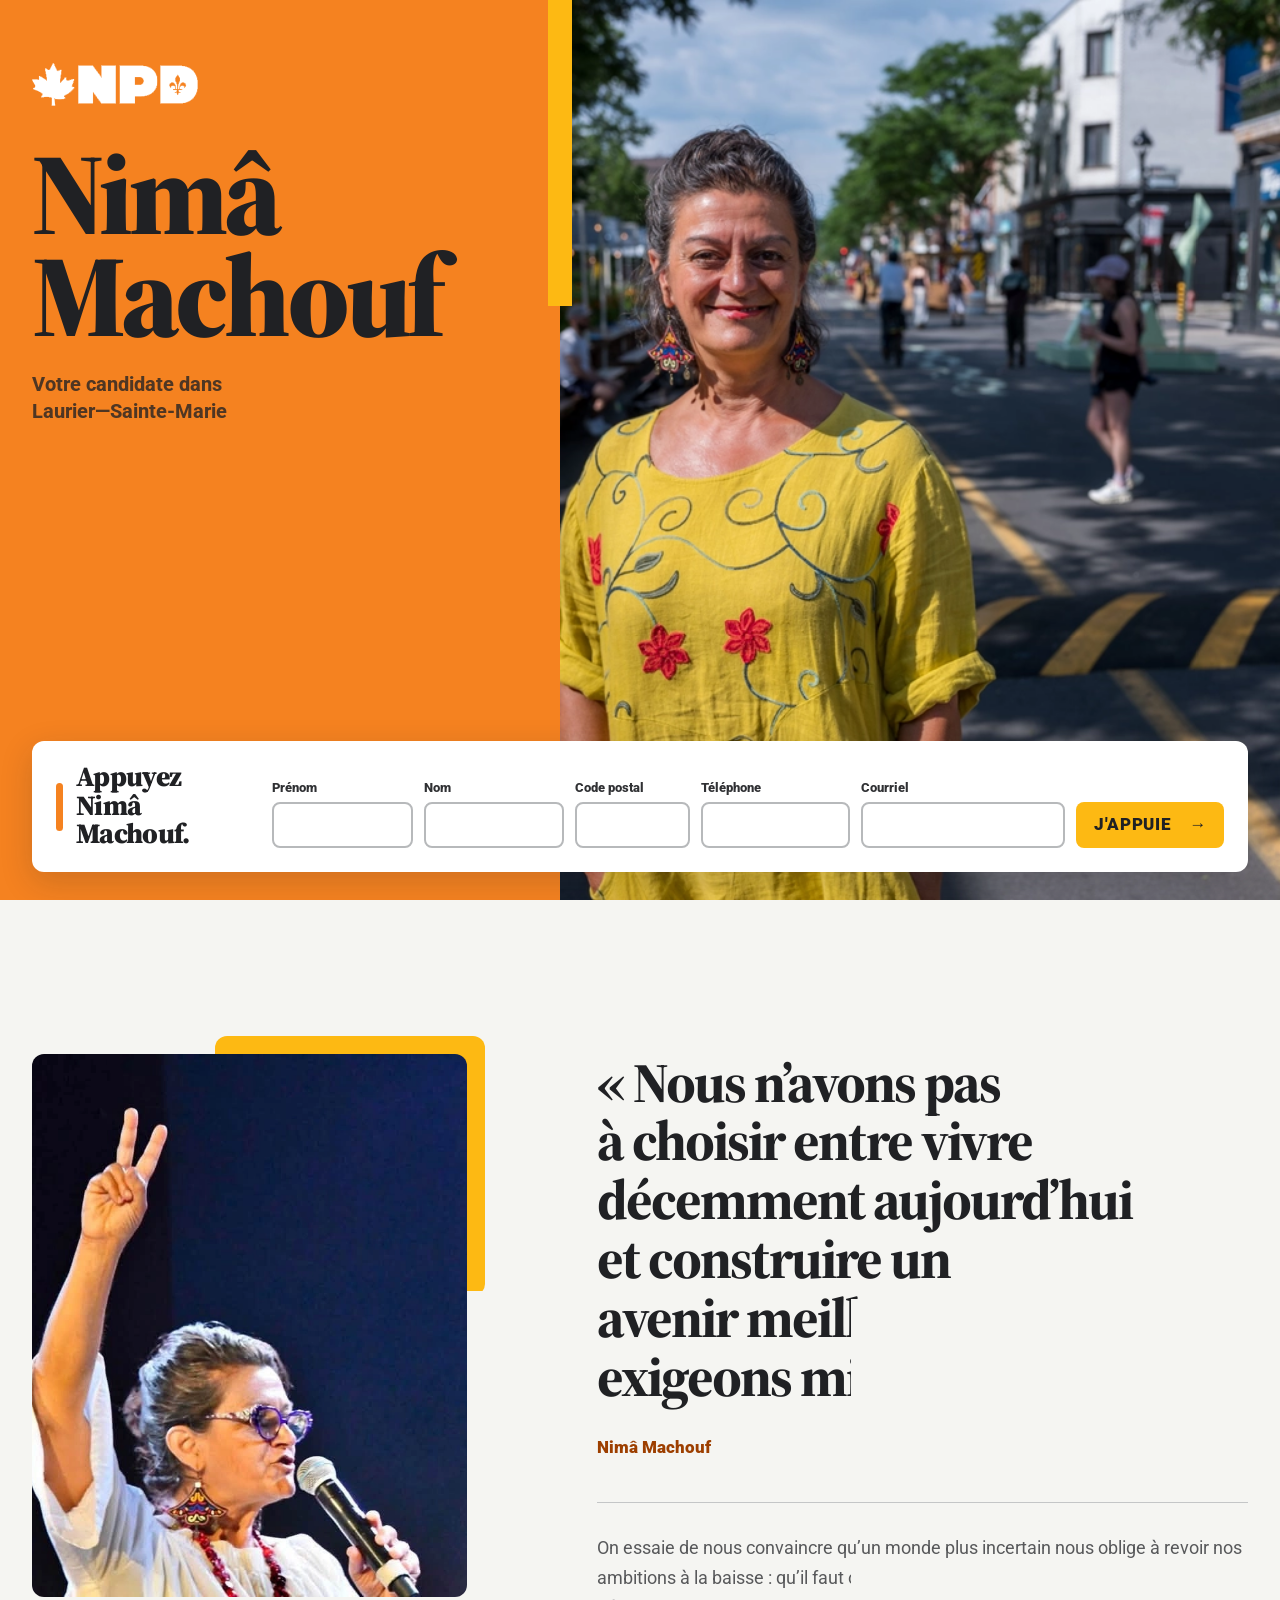
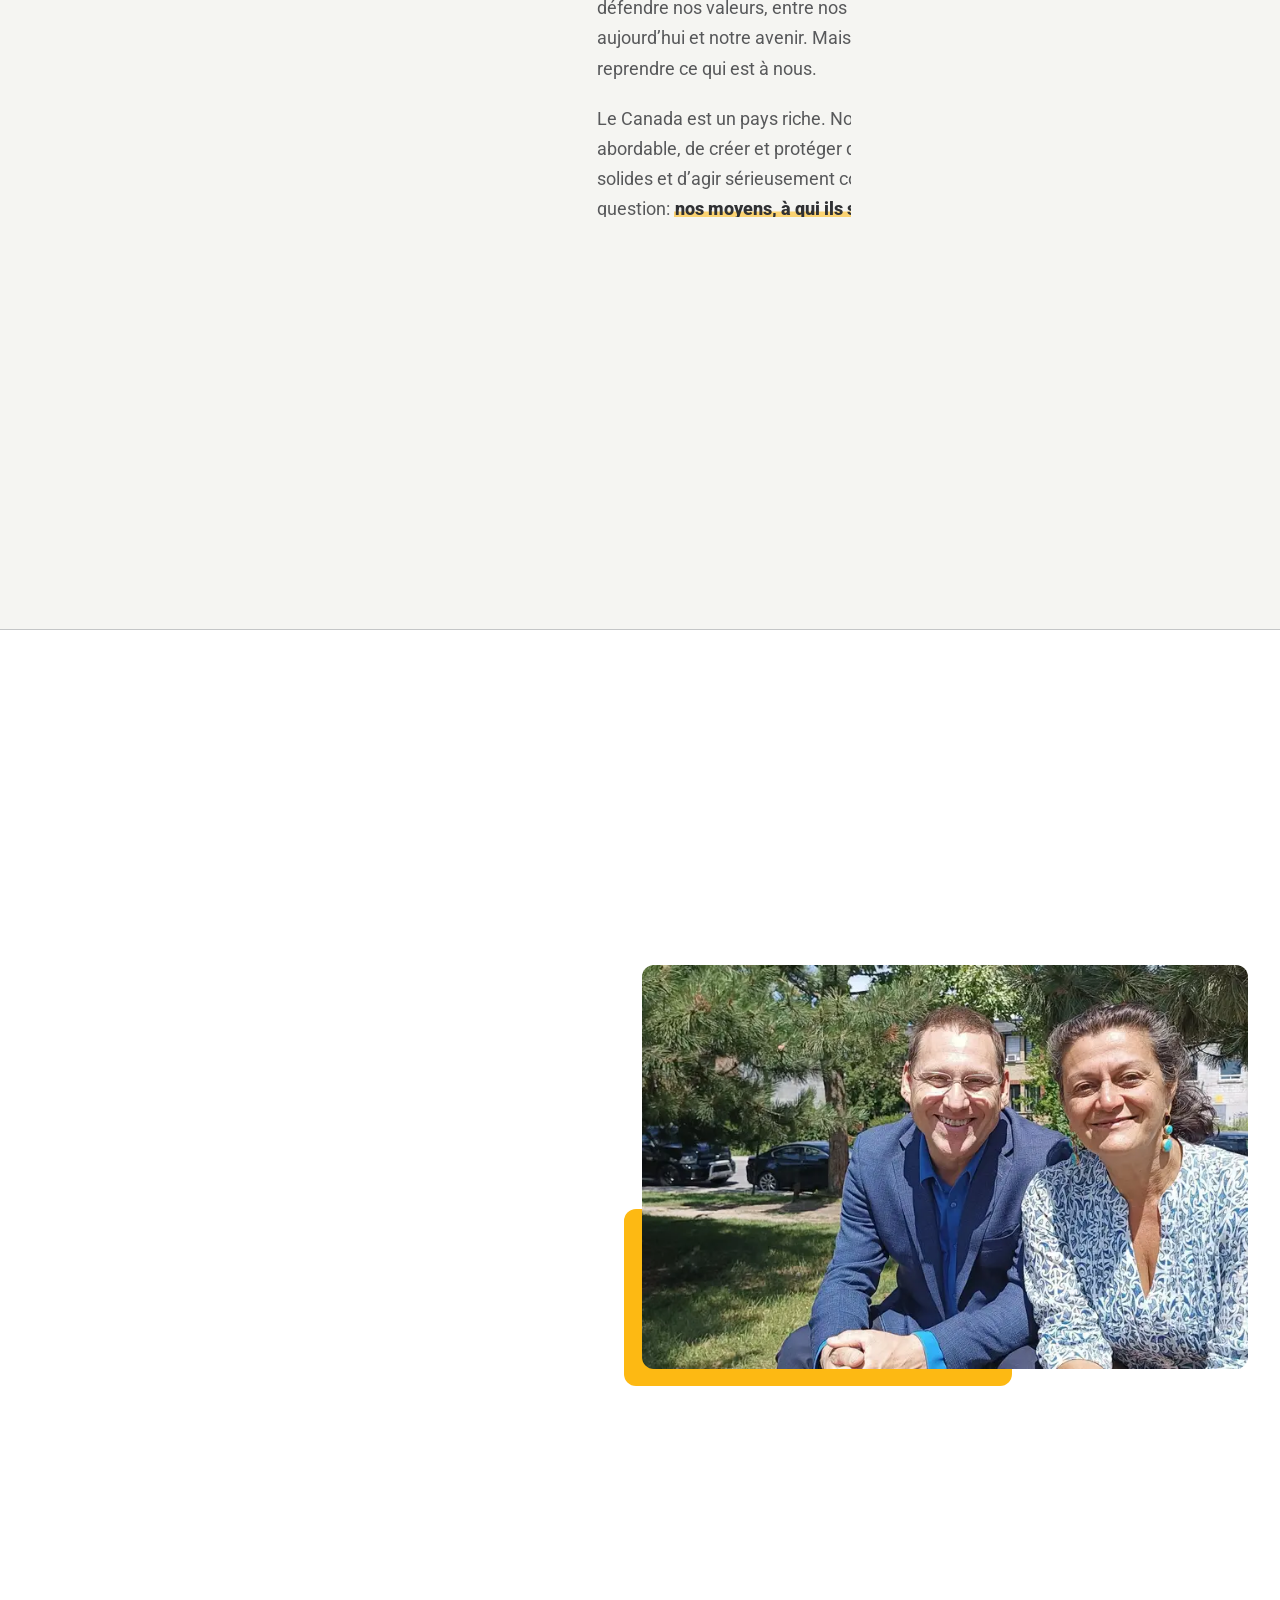
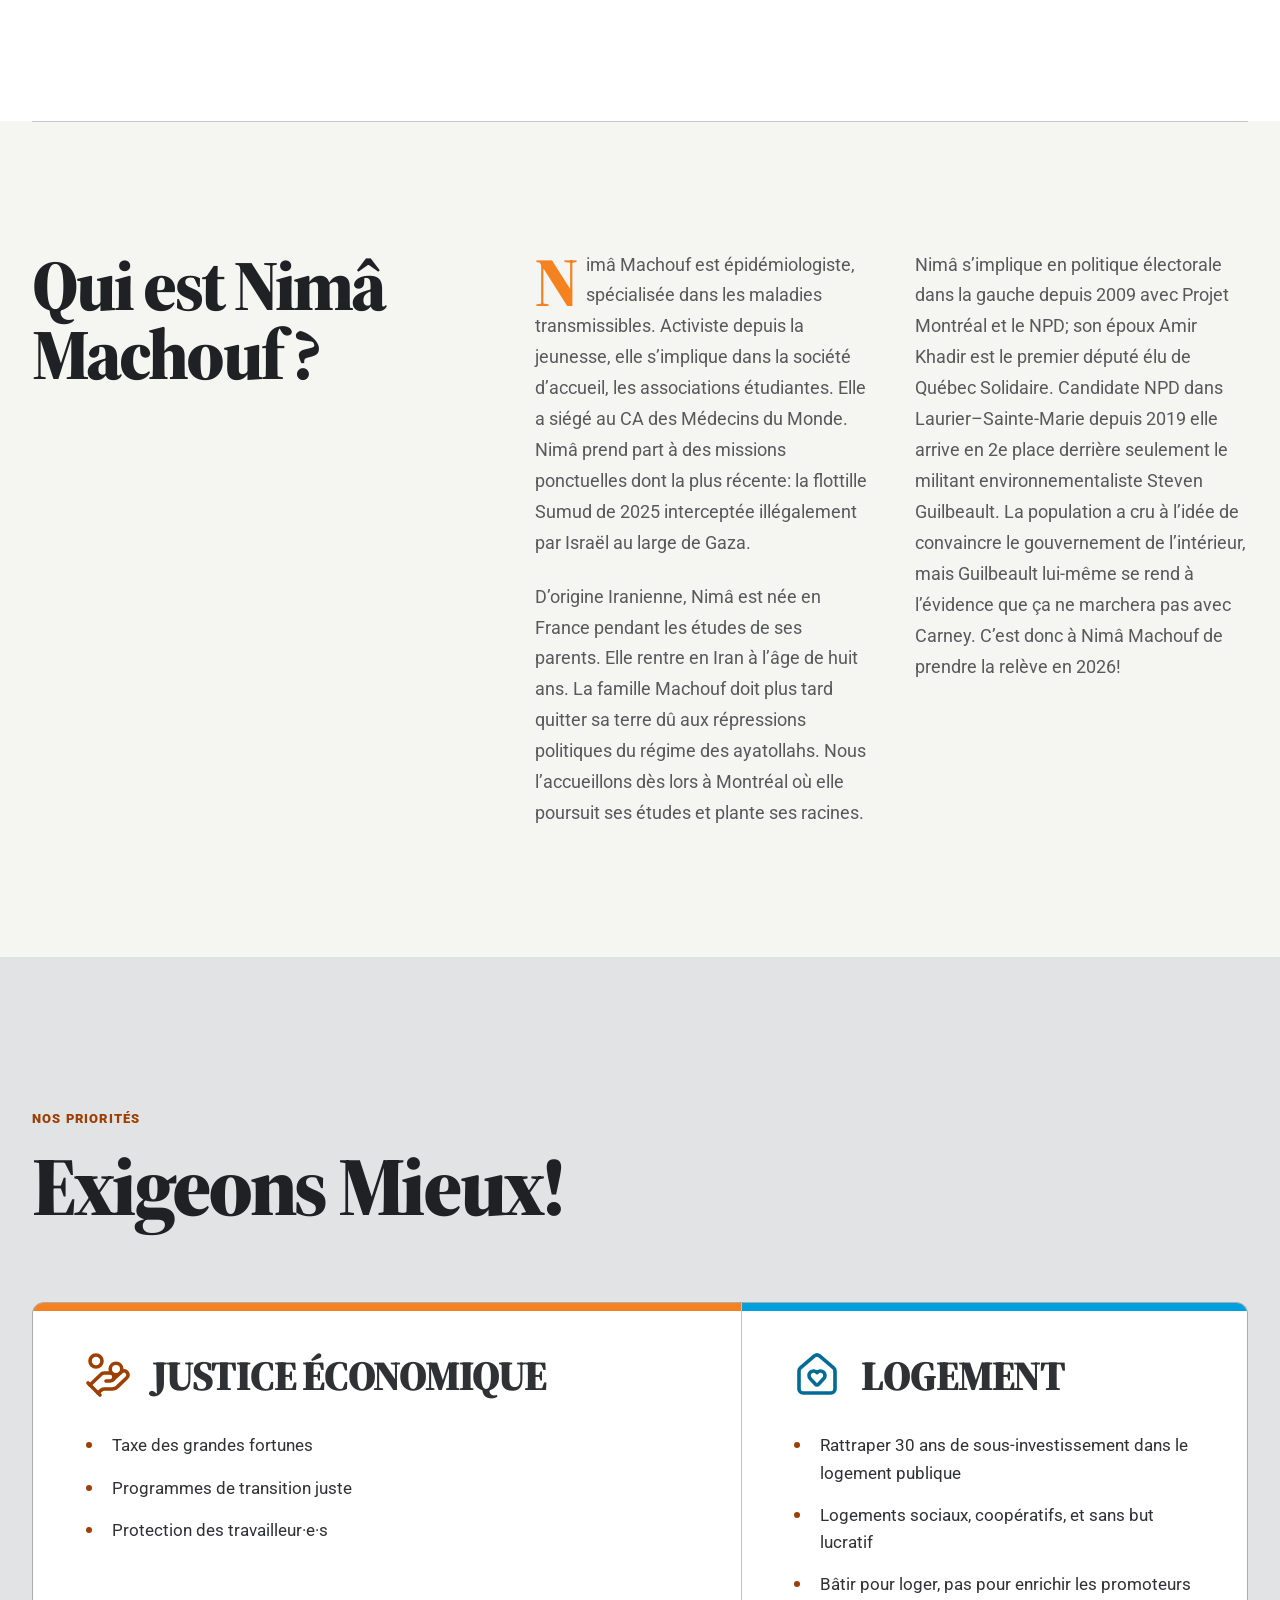
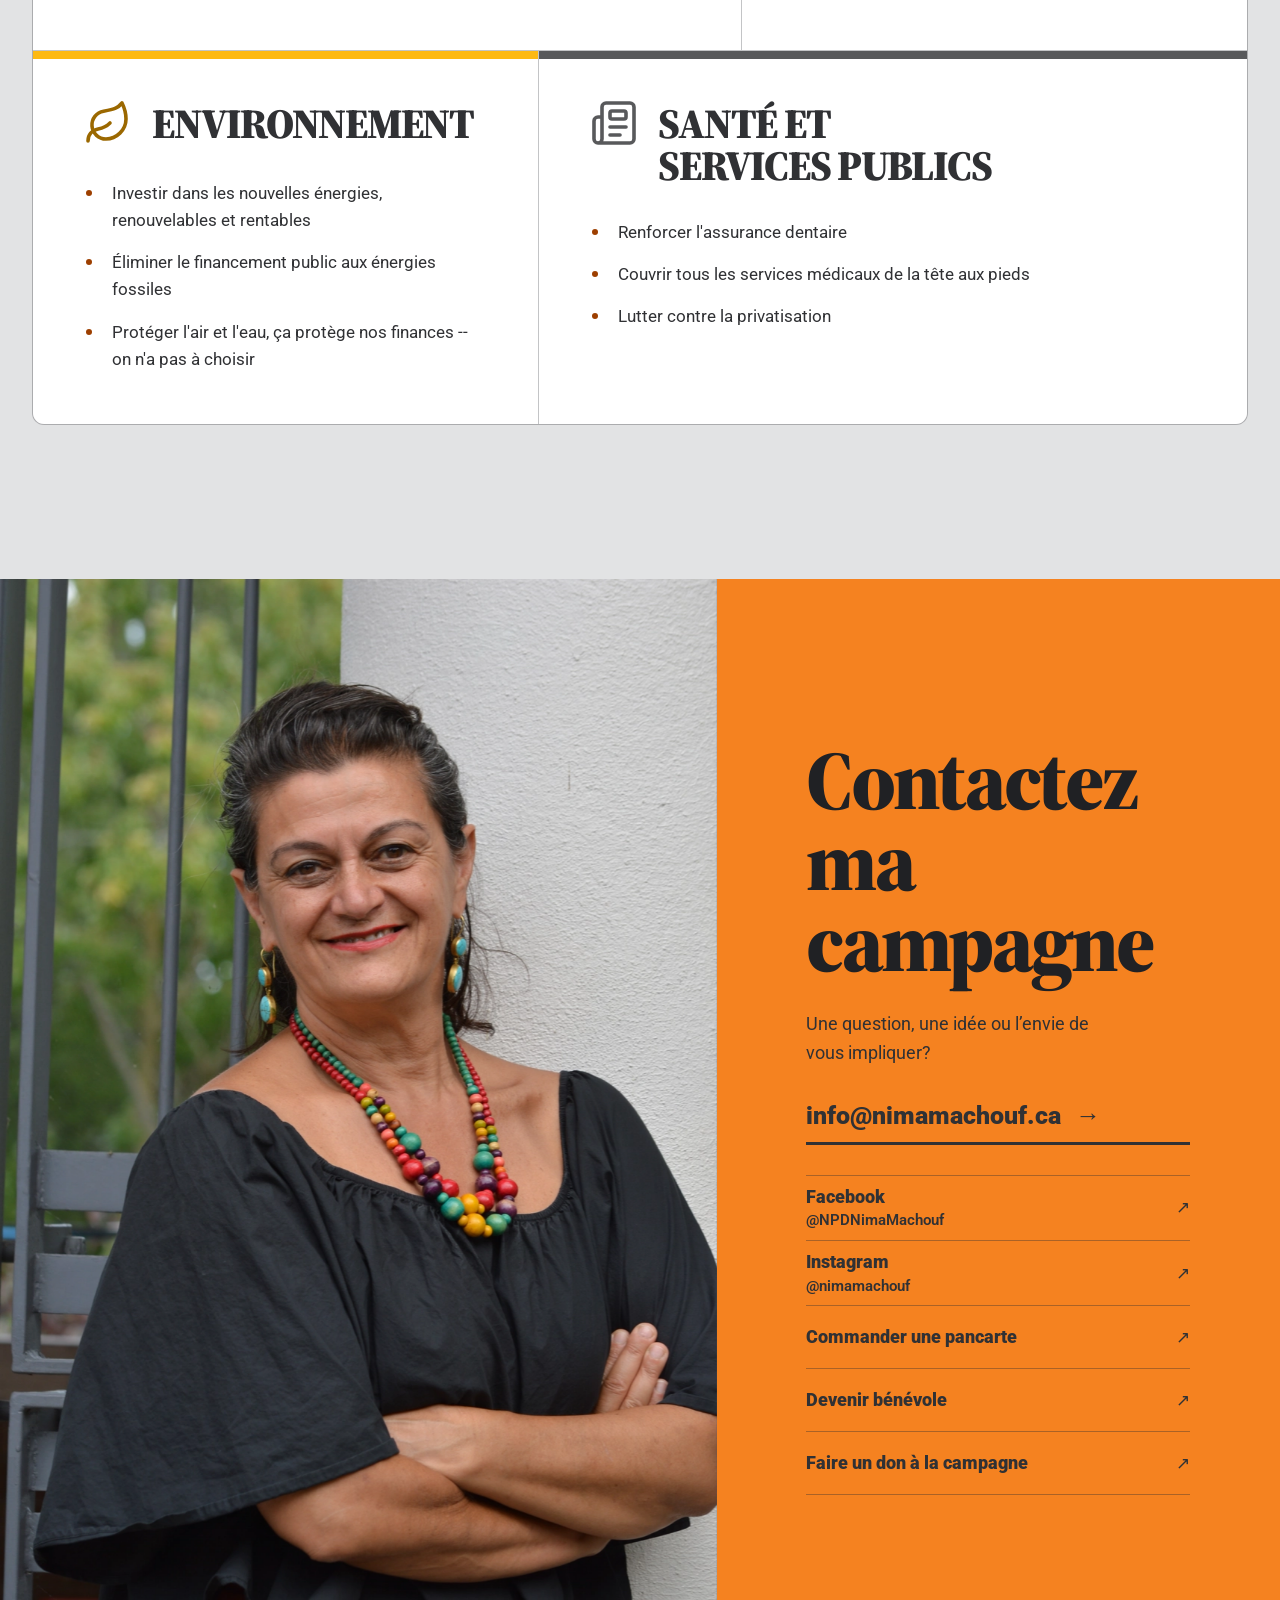
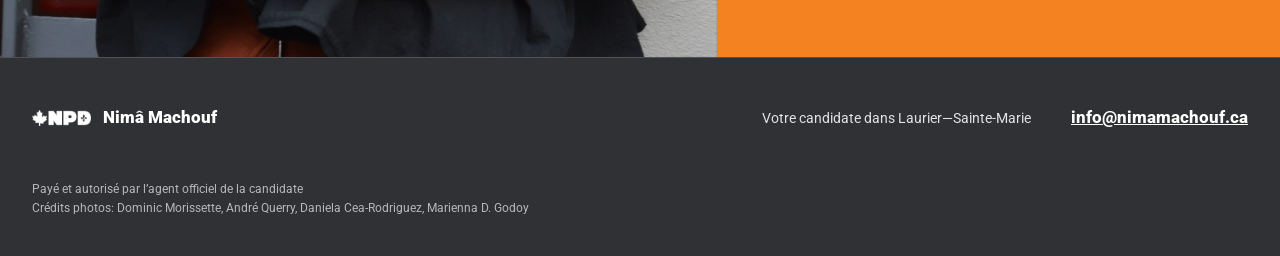
==== commit 38bb1ce0: "Update index.html static forms" ====
--- a/index.html
+++ b/index.html
@@ -52,7 +52,7 @@
             <h2>Appuyez Nimâ Machouf.</h2>
           </div>
           <form class="support-form" action="https://api.staticforms.dev/submit" method="post" data-support-form novalidate>
-            <input type="hidden" name="apiKey" value="sf_6a9b6cbdbe359632196c0c4e">
+            <input type="hidden" name="apiKey" value="sf_9eded5563d6609dc47da6b12">
             <input type="hidden" name="subject" value="Nouvel appui à Nimâ Machouf">
             <input class="form-honeypot" type="text" name="honeypot" tabindex="-1" autocomplete="off" aria-hidden="true">
             <div class="field">
@@ -276,7 +276,7 @@
         </div>
 
         <form class="support-form support-form-bottom reveal" action="https://api.staticforms.dev/submit" method="post" data-support-form novalidate>
-          <input type="hidden" name="apiKey" value="sf_6a9b6cbdbe359632196c0c4e">
+          <input type="hidden" name="apiKey" value="sf_9eded5563d6609dc47da6b12">
           <input type="hidden" name="subject" value="Nouvel appui à Nimâ Machouf">
           <input class="form-honeypot" type="text" name="honeypot" tabindex="-1" autocomplete="off" aria-hidden="true">
           <div class="field">
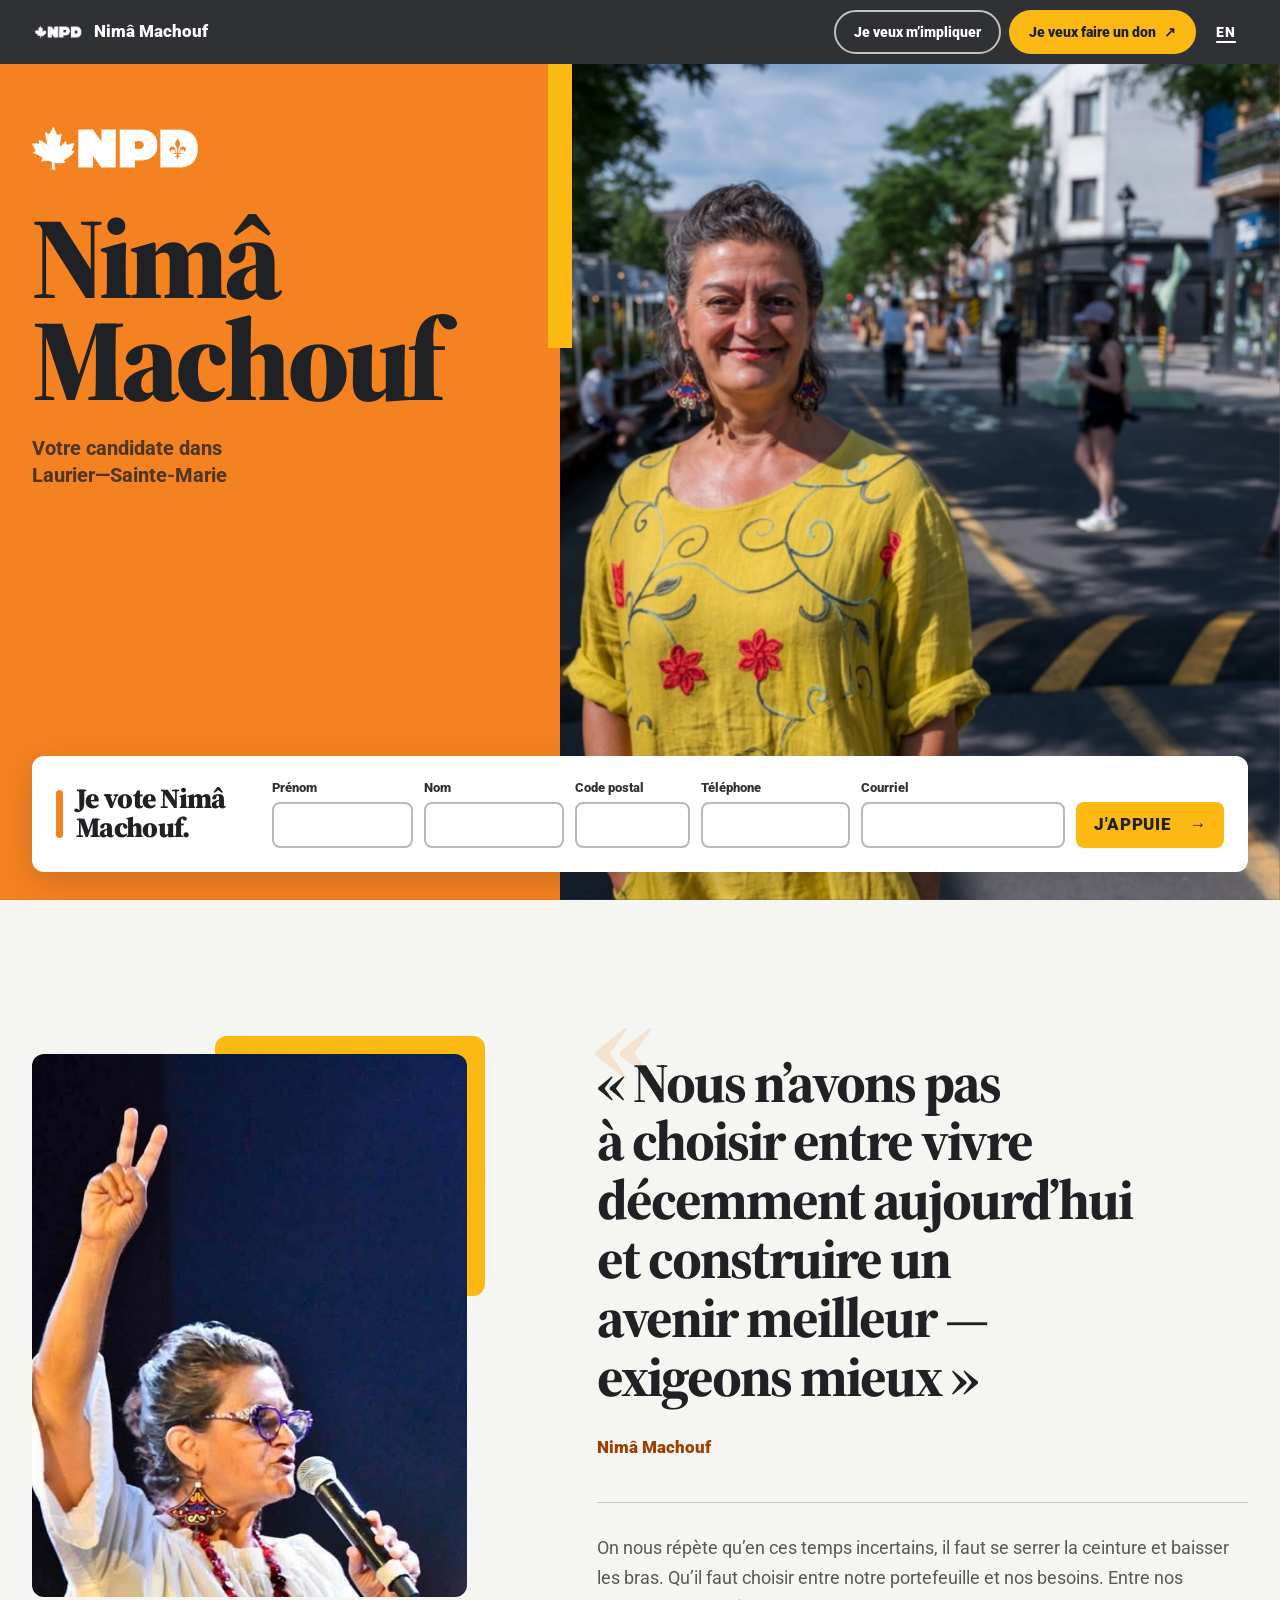
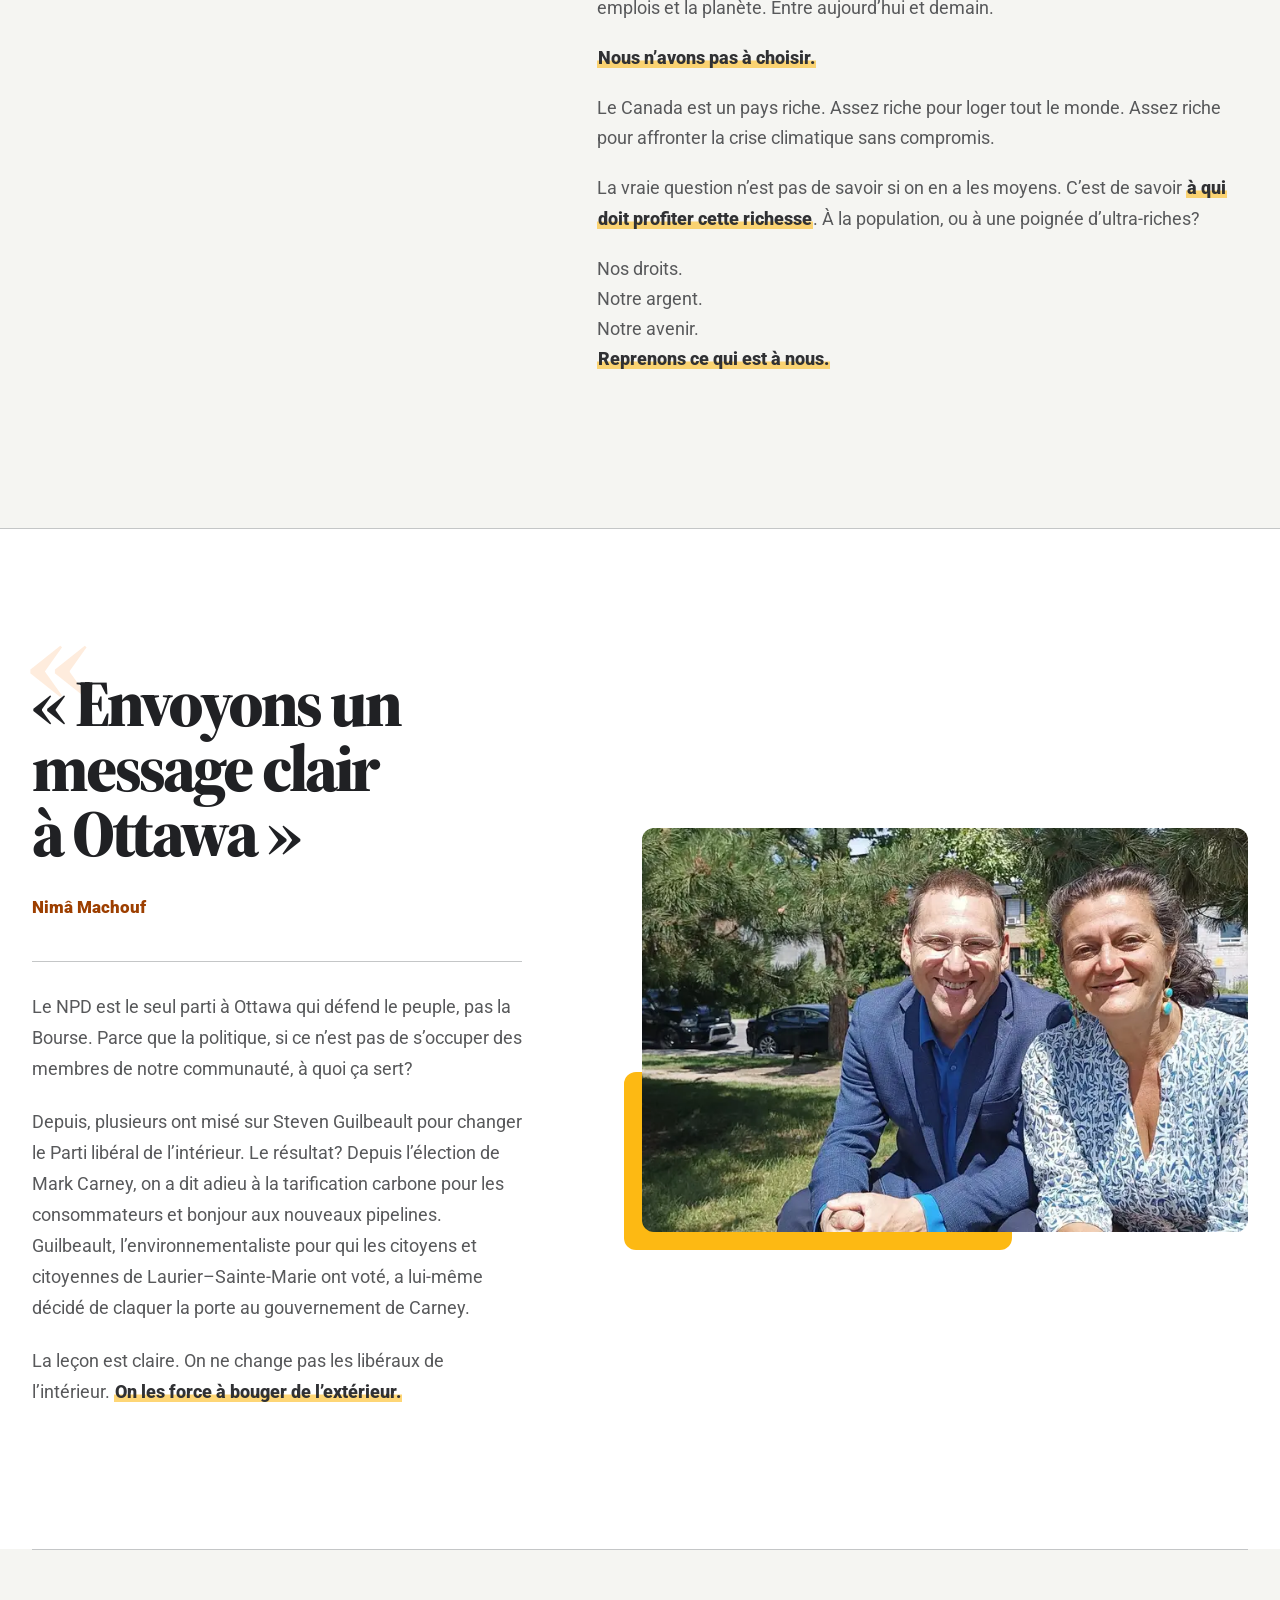
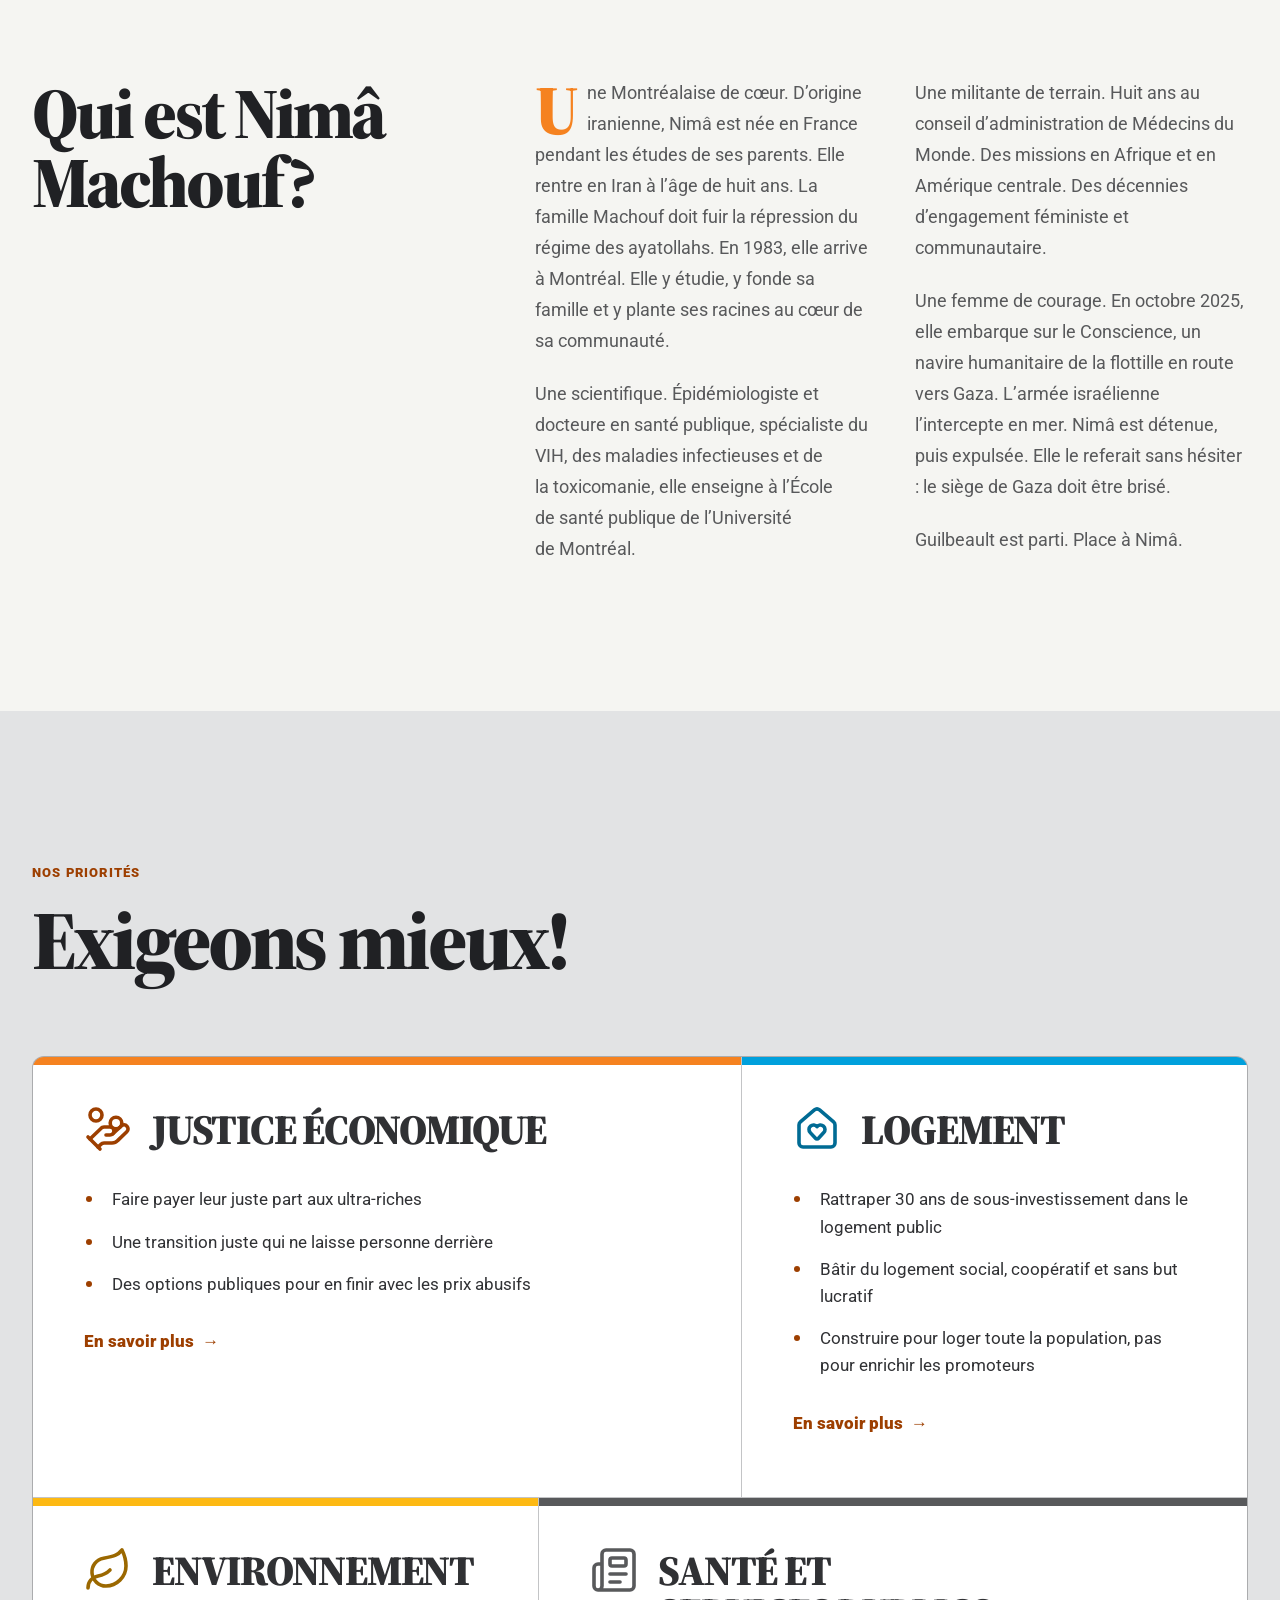
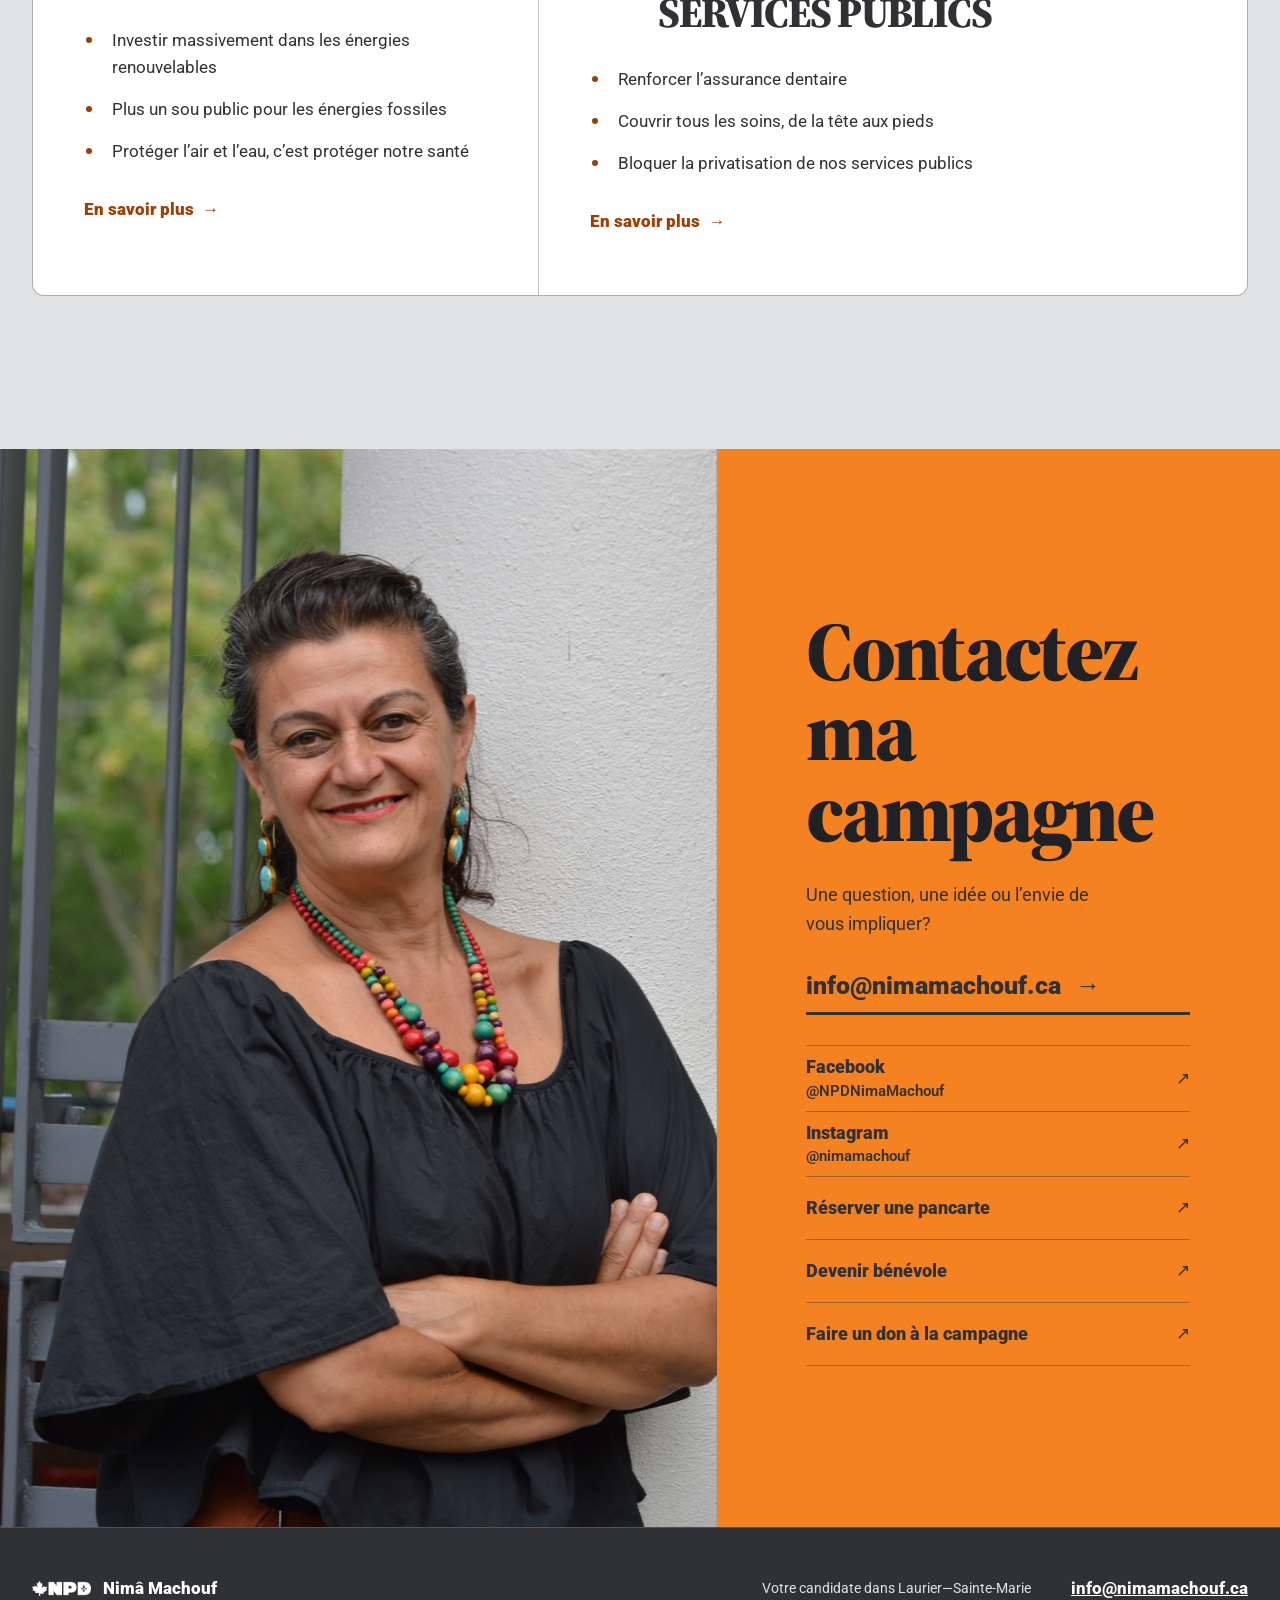
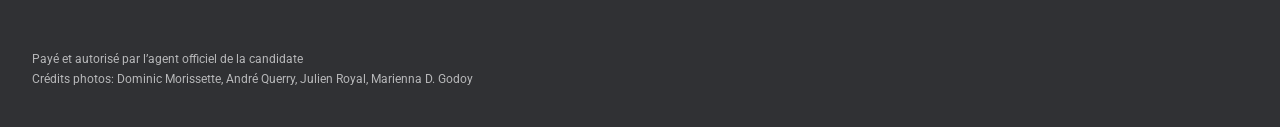
==== commit 946d3d53: "Add files via upload" ====
--- a/index.html
+++ b/index.html
@@ -24,6 +24,8 @@
     <meta name="twitter:image:alt" content="Nimâ Machouf, candidate du NPD dans Laurier—Sainte-Marie">
     <title>Nimâ Machouf | Candidate du NPD dans Laurier—Sainte-Marie</title>
     <link rel="canonical" href="https://nimamachouf.ca/">
+    <link rel="alternate" hreflang="fr-CA" href="https://nimamachouf.ca/">
+    <link rel="alternate" hreflang="en-CA" href="https://nimamachouf.ca/en/">
     <link rel="icon" href="assets/images/favicon_www_npd_ca_32x32.png" type="image/png" sizes="32x32">
     <link rel="preload" href="assets/fonts/roboto-latin.woff2" as="font" type="font/woff2" crossorigin>
     <link rel="preload" href="assets/fonts/source-serif-4-latin.woff2" as="font" type="font/woff2" crossorigin>
@@ -34,6 +36,20 @@
   <body>
     <a class="skip-link" href="#contenu">Aller au contenu</a>
 
+    <header class="top-bar">
+      <div class="top-bar-inner">
+        <a class="top-bar-brand" href="index.html">
+          <img src="assets/images/npd-white.png" width="1000" height="300" alt="NPD">
+          <span>Nimâ Machouf</span>
+        </a>
+        <nav class="top-bar-actions" aria-label="Agir pour la campagne">
+          <a class="top-button top-button-involve" href="impliquer.html">Je veux m’impliquer</a>
+          <a class="top-button top-button-donate" href="https://actionnetwork.org/fundraising/faites-un-don-a-laurier-sainte-marie-du-npd-pour-batir-notre-fonds-de-campagne-locale?source=web" target="_blank" rel="noopener noreferrer">Je veux faire un don <span class="top-button-arrow" aria-hidden="true">↗</span></a>
+          <a class="top-lang" href="en/" hreflang="en" lang="en" aria-label="English version">EN</a>
+        </nav>
+      </div>
+    </header>
+
     <main id="contenu">
       <section class="hero" id="accueil" aria-labelledby="hero-title">
         <div class="hero-copy">
@@ -49,7 +65,7 @@
         <div class="support-panel" id="appuyer">
           <div class="support-heading">
             <span class="support-mark" aria-hidden="true"></span>
-            <h2>Appuyez Nimâ Machouf.</h2>
+            <h2>Je vote Nimâ Machouf.</h2>
           </div>
           <form class="support-form" action="https://api.staticforms.dev/submit" method="post" data-support-form novalidate>
             <input type="hidden" name="apiKey" value="sf_9eded5563d6609dc47da6b12">
@@ -98,13 +114,17 @@
           <h2 id="intro-title">« Nous n’avons pas à choisir entre vivre décemment aujourd’hui et construire un avenir meilleur — exigeons mieux »</h2>
           <p>Nimâ Machouf</p>
           <div class="intro-statement">
-            <p>On essaie de nous convaincre qu’un monde plus incertain nous oblige à revoir nos ambitions à la baisse : qu’il faut choisir entre protéger notre portefeuille et défendre nos valeurs, entre nos emplois et l’environnement, entre notre sécurité aujourd’hui et notre avenir. Mais <strong class="text-emphasis">nous n’avons pas à choisir</strong>. Nous devons reprendre ce qui est à nous.</p>
-
-            <p>Le Canada est un pays riche. Nous avons les moyens de rendre le logement abordable, de créer et protéger de bons emplois, de maintenir des services publics solides et d’agir sérieusement contre les changements climatiques. La vraie question: <strong class="text-emphasis">nos moyens, à qui ils serviront?</strong> Au peuple ou à une petite poignée d'ultra-riches?
-
-            <p>À force de crises, on finit par croire que les jeux sont faits d’avance et qu’on n’y peut pas grand-chose. C’est exactement comme ça qu’on finit par céder à d’autres notre voix, nos droits, notre argent, notre pouvoir.</p>
-
-            <p>Je suis ici pour nous rappeler une chose : l’avenir se décidera avec ou sans nous alors ne faisons à personne le cadeau de nous retirer. Notre voix, nos droits, notre argent, notre pouvoir, notre avenir : <strong class="text-emphasis">reprenons ce qui est à nous.</strong></p>
+            <p>On nous répète qu’en ces temps incertains, il faut se serrer la ceinture et baisser les bras. Qu’il faut choisir entre notre portefeuille et nos besoins. Entre nos emplois et la planète. Entre aujourd’hui et demain.</p>
+
+            <p><strong class="text-emphasis">Nous n’avons pas à choisir.</strong></p>
+
+            <p>Le Canada est un pays riche. Assez riche pour loger tout le monde. Assez riche pour affronter la crise climatique sans compromis.</p>
+
+            <p>La vraie question n’est pas de savoir si on en a les moyens. C’est de savoir <strong class="text-emphasis">à qui doit profiter cette richesse</strong>. À la population, ou à une poignée d’ultra-riches?</p>
+
+            
+
+            <p>Nos droits.<br>Notre argent.<br>Notre avenir.<br><strong class="text-emphasis">Reprenons ce qui est à nous.</strong></p>
           </div>
         </div>
       </section>
@@ -113,12 +133,14 @@
         <div class="npd-section-inner section-shell">
           <div class="npd-content reveal">
             <span class="npd-quote-glyph" aria-hidden="true">«</span>
-            <h2 id="npd-title">« Envoyons un message à Ottawa »</h2>
+            <h2 id="npd-title">« Envoyons un message clair à Ottawa »</h2>
             <p class="npd-attribution">Nimâ Machouf</p>
             <div class="npd-copy">
-              <p>Nimâ choisit le NPD parce que c’est le seul parti politique à Ottawa qui peut transmettre ses valeurs progressistes, pour le peuple, pour l’humanité. C’est le parti fédéral qui rappelle au gouvernement de bien gouverner pas juste pour le PIB et la bourse, mais pour les gens. <strong class="text-emphasis">Notre démocratie doit servir à nourrir et loger toute la population, à nous garantir les soins de santé, et à défendre notre environnement.</strong></p>
-
-              <p>Laurier–Sainte-Marie est un château-fort de la gauche au Canada. C’est ici que nous avons élu le premier conseiller de Projet Montréal et le premier député de Québec Solidaire. Nous avions déjà choisi le NPD pour nous représenter de 2011 à 2019, et notre député sortant était de l’aile progressiste des Libéraux. C’est à nous de souligner au gouvernement que de défendre le Canada, ça doit vouloir dire <strong class="text-emphasis">défendre le peuple</strong>.</p>
+              <p>Le NPD est le seul parti à Ottawa qui défend le peuple, pas la Bourse. Parce que la politique, si ce n’est pas de s’occuper des membres de notre communauté, à quoi ça sert?</p>
+
+              <p>Depuis, plusieurs ont misé sur Steven Guilbeault pour changer le Parti libéral de l’intérieur. Le résultat? Depuis l’élection de Mark Carney, on a dit adieu à la tarification carbone pour les consommateurs et bonjour aux nouveaux pipelines. Guilbeault, l’environnementaliste pour qui les citoyens et citoyennes de Laurier–Sainte-Marie ont voté, a lui-même décidé de claquer la porte au gouvernement de Carney.</p>
+
+              <p>La leçon est claire. On ne change pas les libéraux de l’intérieur. <strong class="text-emphasis">On les force à bouger de l’extérieur.</strong></p>
             </div>
           </div>
           <figure class="npd-photo reveal">
@@ -129,14 +151,18 @@
 
       <section class="bio-section section-shell" aria-labelledby="bio-title">
         <div class="bio-heading reveal">
-          <h2 id="bio-title">Qui est Nimâ Machouf ?</h2>
+          <h2 id="bio-title">Qui est Nimâ Machouf?</h2>
         </div>
         <div class="bio-copy reveal">
-          <p>Nimâ Machouf est épidémiologiste, spécialisée dans les maladies transmissibles. Activiste depuis la jeunesse, elle s’implique dans la société d’accueil, les associations étudiantes. Elle a siégé au CA des Médecins du Monde. Nimâ prend part à des missions ponctuelles dont la plus récente: la flottille Sumud de 2025 interceptée illégalement par Israël au large de Gaza.</p>
-
-          <p>D’origine Iranienne, Nimâ est née en France pendant les études de ses parents. Elle rentre en Iran à l’âge de huit ans. La famille Machouf doit plus tard quitter sa terre dû aux répressions politiques du régime des ayatollahs. Nous l’accueillons dès lors à Montréal où elle poursuit ses études et plante ses racines.</p>
-
-          <p>Nimâ s’implique en politique électorale dans la gauche depuis 2009 avec Projet Montréal et le NPD; son époux Amir Khadir est le premier député élu de Québec Solidaire. Candidate NPD dans Laurier–Sainte-Marie depuis 2019 elle arrive en 2e place derrière seulement le militant environnementaliste Steven Guilbeault. La population a cru à l’idée de convaincre le gouvernement de l’intérieur, mais Guilbeault lui-même se rend à l’évidence que ça ne marchera pas avec Carney. C’est donc à Nimâ Machouf de prendre la relève en 2026!</p>
+          <p>Une Montréalaise de cœur. D’origine iranienne, Nimâ est née en France pendant les études de ses parents. Elle rentre en Iran à l’âge de huit ans. La famille Machouf doit fuir la répression du régime des ayatollahs. En 1983, elle arrive à Montréal. Elle y étudie, y fonde sa famille et y plante ses racines au cœur de sa communauté.</p>
+
+          <p>Une scientifique. Épidémiologiste et docteure en santé publique, spécialiste du VIH, des maladies infectieuses et de la toxicomanie, elle enseigne à l’École de santé publique de l’Université de Montréal.</p>
+
+          <p>Une militante de terrain. Huit ans au conseil d’administration de Médecins du Monde. Des missions en Afrique et en Amérique centrale. Des décennies d’engagement féministe et communautaire.</p>
+
+          <p>Une femme de courage. En octobre 2025, elle embarque sur le Conscience, un navire humanitaire de la flottille en route vers Gaza. L’armée israélienne l’intercepte en mer. Nimâ est détenue, puis expulsée. Elle le referait sans hésiter : le siège de Gaza doit être brisé.</p>
+
+          <p>Guilbeault est parti. Place à Nimâ.</p>
         </div>
       </section>
 
@@ -144,7 +170,7 @@
         <div class="section-shell">
           <div class="priorities-heading reveal">
             <p class="section-label">Nos priorités</p>
-            <h2 id="priorities-title">Exigeons Mieux!</h2>
+            <h2 id="priorities-title">Exigeons mieux!</h2>
           </div>
 
           <div class="priorities-grid">
@@ -160,10 +186,11 @@
                 <h3>JUSTICE ÉCONOMIQUE</h3>
               </div>
               <ul>
-                <li>Taxe des grandes fortunes</li>
-                <li>Programmes de transition juste</li>
-                <li>Protection des travailleur·e·s</li>
+                <li>Faire payer leur juste part aux ultra-riches</li>
+                <li>Une transition juste qui ne laisse personne derrière</li>
+                <li>Des options publiques pour en finir avec les prix abusifs</li>
               </ul>
+              <a class="priority-more" href="justice-economique.html">En savoir plus <span aria-hidden="true">→</span></a>
             </article>
 
             <article class="priority priority-housing reveal">
@@ -175,10 +202,11 @@
                 <h3>LOGEMENT</h3>
               </div>
               <ul>
-                <li>Rattraper 30 ans de sous-investissement dans le logement publique</li>
-                <li>Logements sociaux, coopératifs, et sans but lucratif</li>
-                <li>Bâtir pour loger, pas pour enrichir les promoteurs</li>
+                <li>Rattraper 30 ans de sous-investissement dans le logement public</li>
+                <li>Bâtir du logement social, coopératif et sans but lucratif</li>
+                <li>Construire pour loger toute la population, pas pour enrichir les promoteurs</li>
               </ul>
+              <a class="priority-more" href="logement.html">En savoir plus <span aria-hidden="true">→</span></a>
             </article>
 
             <article class="priority priority-environment reveal">
@@ -190,10 +218,11 @@
                 <h3>ENVIRONNEMENT</h3>
               </div>
               <ul>
-                <li>Investir dans les nouvelles énergies, renouvelables et rentables</li>
-                <li>Éliminer le financement public aux énergies fossiles</li>
-                <li>Protéger l'air et l'eau, ça protège nos finances -- on n'a pas à choisir</li>
+                <li>Investir massivement dans les énergies renouvelables</li>
+                <li>Plus un sou public pour les énergies fossiles</li>
+                <li>Protéger l’air et l’eau, c’est protéger notre santé</li>
               </ul>
+              <a class="priority-more" href="environnement.html">En savoir plus <span aria-hidden="true">→</span></a>
             </article>
 
             <article class="priority priority-culture reveal">
@@ -207,10 +236,11 @@
                 <h3>SANTÉ ET SERVICES PUBLICS</h3>
               </div>
               <ul>
-                <li>Renforcer l'assurance dentaire</li>
-                <li>Couvrir tous les services médicaux de la tête aux pieds</li>
-                <li>Lutter contre la privatisation</li>
+                <li>Renforcer l’assurance dentaire</li>
+                <li>Couvrir tous les soins, de la tête aux pieds</li>
+                <li>Bloquer la privatisation de nos services publics</li>
               </ul>
+              <a class="priority-more" href="sante-services-publics.html">En savoir plus <span aria-hidden="true">→</span></a>
             </article>
           </div>
         </div>
@@ -240,7 +270,7 @@
               </li>
               <li>
                 <a href="https://forms.gle/GeF9JepB5njVK2n58?_imcp=1" target="_blank" rel="noopener noreferrer">
-                  <span class="social-link-label"><strong>Commander une pancarte</strong></span>
+                  <span class="social-link-label"><strong>Réserver une pancarte</strong></span>
                   <span aria-hidden="true">↗</span>
                 </a>
               </li>
@@ -267,51 +297,6 @@
         </div>
       </section>
 
-      <!--
-      <section class="bottom-support" aria-labelledby="bottom-support-title">
-        <div class="bottom-support-copy reveal">
-          <img src="assets/images/logoqc.png" width="298" height="78" loading="lazy" alt="NPD Québec">
-          <h2 id="bottom-support-title">Appuyez<br>Nimâ Machouf</h2>
-          <p>Chaque appui donne plus de force à notre campagne dans Laurier—Sainte-Marie.</p>
-        </div>
-
-        <form class="support-form support-form-bottom reveal" action="https://api.staticforms.dev/submit" method="post" data-support-form novalidate>
-          <input type="hidden" name="apiKey" value="sf_9eded5563d6609dc47da6b12">
-          <input type="hidden" name="subject" value="Nouvel appui à Nimâ Machouf">
-          <input class="form-honeypot" type="text" name="honeypot" tabindex="-1" autocomplete="off" aria-hidden="true">
-          <div class="field">
-            <label for="bottom-first-name">Prénom</label>
-            <input id="bottom-first-name" name="first_name" type="text" autocomplete="given-name" required>
-            <span class="field-error" aria-live="polite"></span>
-          </div>
-          <div class="field">
-            <label for="bottom-last-name">Nom</label>
-            <input id="bottom-last-name" name="last_name" type="text" autocomplete="family-name" required>
-            <span class="field-error" aria-live="polite"></span>
-          </div>
-          <div class="field">
-            <label for="bottom-postal-code">Code postal</label>
-            <input id="bottom-postal-code" name="postal_code" type="text" autocomplete="postal-code" inputmode="text" maxlength="7" required>
-            <span class="field-error" aria-live="polite"></span>
-          </div>
-          <div class="field">
-            <label for="bottom-phone">Téléphone</label>
-            <input id="bottom-phone" name="phone" type="tel" autocomplete="tel" inputmode="tel" required>
-            <span class="field-error" aria-live="polite"></span>
-          </div>
-          <div class="field field-email-bottom">
-            <label for="bottom-email">Courriel</label>
-            <input id="bottom-email" name="email" type="email" autocomplete="email" inputmode="email" required>
-            <span class="field-error" aria-live="polite"></span>
-          </div>
-          <button class="submit-button submit-button-bottom" type="submit">
-            <span>J'APPUIE</span>
-            <span aria-hidden="true">→</span>
-          </button>
-          <p class="form-status" role="status" aria-live="polite"></p>
-        </form>
-      </section>
-      -->
     </main>
 
     <footer class="site-footer">
@@ -322,7 +307,7 @@
         </a>
         <p class="footer-tagline">Votre candidate dans Laurier—Sainte-Marie</p>
         <a href="mailto:info@nimamachouf.ca">info@nimamachouf.ca</a>
-        <p class="footer-photo-credit">Payé et autorisé par l’agent officiel de la candidate<br>Crédits photos: Dominic Morissette, André Querry, Daniela Cea-Rodriguez, Marienna D. Godoy</p>
+        <p class="footer-photo-credit">Payé et autorisé par l’agent officiel de la candidate<br>Crédits photos: Dominic Morissette, André Querry, Julien Royal, Marienna D. Godoy</p>
       </div>
     </footer>
 
--- a/styles.css
+++ b/styles.css
@@ -1327,3 +1327,783 @@
   }
 
 }
+
+/* ---------- Barre du haut : boutons Don / Implication ---------- */
+
+.top-bar {
+  position: relative;
+  z-index: 20;
+  color: var(--white);
+  background: var(--charcoal-dark);
+}
+
+.top-bar-inner {
+  display: flex;
+  align-items: center;
+  justify-content: space-between;
+  gap: 16px;
+  padding: 10px max(16px, calc((100vw - 1280px) / 2));
+}
+
+.top-bar-brand {
+  display: none;
+  align-items: center;
+  gap: 10px;
+  color: var(--white);
+  font-weight: 900;
+  text-decoration: none;
+  white-space: nowrap;
+}
+
+.top-bar-brand img {
+  width: 52px;
+  height: auto;
+}
+
+.top-bar-actions {
+  display: grid;
+  grid-template-columns: 1fr 1fr;
+  gap: 8px;
+  width: 100%;
+}
+
+.top-button {
+  min-height: 44px;
+  display: flex;
+  align-items: center;
+  justify-content: center;
+  gap: 8px;
+  padding: 8px 12px;
+  border: 2px solid transparent;
+  border-radius: 999px;
+  font-size: 14px;
+  font-weight: 900;
+  line-height: 1.15;
+  text-align: center;
+  text-decoration: none;
+  transition: background 180ms ease, color 180ms ease, border-color 180ms ease, transform 180ms var(--ease-out);
+}
+
+.top-button:active {
+  transform: translateY(1px) scale(0.99);
+}
+
+.top-button-involve {
+  color: var(--white);
+  border-color: rgba(255, 255, 255, 0.7);
+}
+
+.top-button-involve[aria-current="page"] {
+  color: var(--ink);
+  background: var(--white);
+  border-color: var(--white);
+}
+
+.top-button-donate {
+  color: var(--ink);
+  background: var(--yellow);
+}
+
+.top-button-arrow {
+  display: none;
+}
+
+@media (min-width: 620px) {
+  .top-bar-brand {
+    display: inline-flex;
+  }
+
+  .top-bar-actions {
+    display: flex;
+    width: auto;
+  }
+
+  .top-button {
+    padding-inline: 18px;
+    white-space: nowrap;
+  }
+
+  .top-button-arrow {
+    display: inline;
+  }
+}
+
+@media (min-width: 900px) {
+  .top-bar-inner {
+    padding-inline: max(32px, calc((100vw - 1280px) / 2));
+  }
+}
+
+@media (hover: hover) and (pointer: fine) {
+  .top-button-involve:hover {
+    color: var(--ink);
+    background: var(--white);
+    border-color: var(--white);
+  }
+
+  .top-button-donate:hover {
+    background: #e2a200;
+  }
+}
+
+/* ---------- Page « Je veux m'impliquer » ---------- */
+
+.involve-hero {
+  color: var(--ink);
+  background: var(--orange);
+}
+
+.involve-hero-inner {
+  padding-block: clamp(48px, 9vw, 96px) clamp(96px, 14vw, 150px);
+}
+
+.involve-hero .section-label {
+  margin: 0 0 14px;
+  font-size: 14px;
+  font-weight: 900;
+  letter-spacing: 0.08em;
+  text-transform: uppercase;
+}
+
+.involve-hero h1 {
+  max-width: 14ch;
+  margin: 0;
+  font-family: "Source Serif 4", Georgia, serif;
+  font-size: clamp(46px, 11vw, 96px);
+  font-weight: 900;
+  letter-spacing: -0.035em;
+  line-height: 0.95;
+}
+
+.involve-hero p.involve-lede {
+  max-width: 46ch;
+  margin: 24px 0 0;
+  color: rgba(32, 33, 36, 0.85);
+  font-size: clamp(18px, 2.2vw, 21px);
+  font-weight: 650;
+  line-height: 1.45;
+}
+
+.involve-main {
+  padding-bottom: var(--space-section);
+}
+
+.involve-card {
+  position: relative;
+  z-index: 2;
+  margin-top: clamp(-110px, -10vw, -64px);
+  padding: clamp(24px, 4vw, 44px);
+  border-top: 6px solid var(--yellow);
+  border-radius: var(--radius-md);
+  background: var(--white);
+  box-shadow: 0 10px 32px rgba(32, 33, 36, 0.14);
+}
+
+.involve-card h2 {
+  margin: 0 0 22px;
+  font-family: "Source Serif 4", Georgia, serif;
+  font-size: clamp(26px, 4vw, 36px);
+  font-weight: 850;
+  letter-spacing: -0.025em;
+  line-height: 1.05;
+}
+
+.involve-form {
+  display: grid;
+  grid-template-columns: 1fr;
+  gap: 16px;
+}
+
+.involve-fieldset {
+  margin: 8px 0 0;
+  padding: 0;
+  border: 0;
+}
+
+.involve-fieldset legend {
+  margin-bottom: 12px;
+  padding: 0;
+  color: var(--charcoal-dark);
+  font-size: 15px;
+  font-weight: 900;
+}
+
+.involve-options {
+  display: grid;
+  grid-template-columns: 1fr;
+  gap: 10px;
+}
+
+.involve-option {
+  position: relative;
+  display: flex;
+  align-items: center;
+  gap: 12px;
+  min-height: 52px;
+  padding: 10px 14px;
+  border: 2px solid #d3d4d6;
+  border-radius: var(--radius-sm);
+  font-weight: 750;
+  line-height: 1.25;
+  cursor: pointer;
+  transition: border-color 160ms ease, background 160ms ease;
+}
+
+.involve-option input {
+  flex: 0 0 auto;
+  width: 20px;
+  height: 20px;
+  margin: 0;
+  accent-color: var(--orange-dark);
+}
+
+.involve-option:has(input:checked) {
+  border-color: var(--orange);
+  background: #fff6ee;
+}
+
+.involve-option:has(input:focus-visible) {
+  outline: 3px solid var(--blue-dark);
+  outline-offset: 2px;
+}
+
+.field textarea {
+  width: 100%;
+  min-height: 110px;
+  padding: 10px 12px;
+  border: 2px solid #b7b9bb;
+  border-radius: var(--radius-sm);
+  color: var(--ink);
+  background: var(--white);
+  font: inherit;
+  resize: vertical;
+}
+
+.field textarea:focus {
+  border-color: var(--blue-dark);
+  outline: 0;
+  box-shadow: 0 0 0 3px rgba(0, 107, 148, 0.18);
+}
+
+.field-optional {
+  color: var(--charcoal);
+  font-weight: 600;
+}
+
+.involve-form .submit-button {
+  min-height: 56px;
+  font-size: 17px;
+}
+
+.involve-links {
+  display: grid;
+  gap: 14px;
+  margin-top: clamp(40px, 6vw, 64px);
+}
+
+.involve-links h2 {
+  margin: 0 0 4px;
+  font-family: "Source Serif 4", Georgia, serif;
+  font-size: clamp(24px, 3.4vw, 30px);
+  font-weight: 850;
+}
+
+.involve-link {
+  display: flex;
+  align-items: center;
+  justify-content: space-between;
+  gap: 16px;
+  padding: 18px 20px;
+  border-radius: var(--radius-sm);
+  color: var(--white);
+  background: var(--charcoal-dark);
+  font-weight: 850;
+  text-decoration: none;
+  transition: background 180ms ease, padding 180ms var(--ease-out);
+}
+
+.involve-link span:first-child {
+  display: grid;
+  gap: 2px;
+}
+
+.involve-link small {
+  color: var(--light-gray);
+  font-size: 14px;
+  font-weight: 500;
+}
+
+.involve-link-donate {
+  color: var(--ink);
+  background: var(--yellow);
+}
+
+.involve-link-donate small {
+  color: rgba(32, 33, 36, 0.78);
+}
+
+@media (min-width: 760px) {
+  .involve-form {
+    grid-template-columns: repeat(2, minmax(0, 1fr));
+    gap: 18px 20px;
+  }
+
+  .involve-form .field-wide,
+  .involve-form .involve-fieldset,
+  .involve-form .submit-button {
+    grid-column: 1 / -1;
+  }
+
+  .involve-options {
+    grid-template-columns: repeat(2, minmax(0, 1fr));
+  }
+
+  .involve-layout {
+    width: min(100% - 64px, 920px);
+  }
+}
+
+@media (hover: hover) and (pointer: fine) {
+  .involve-option:hover {
+    border-color: var(--charcoal);
+  }
+
+  .involve-link:hover {
+    padding-left: 28px;
+  }
+}
+
+@media print {
+  .top-bar {
+    display: none !important;
+  }
+}
+
+@media (min-width: 900px) {
+  /* La barre du haut (64px) ne doit pas pousser le formulaire J'appuie sous la ligne de flottaison */
+  body:has(.top-bar) .hero {
+    min-height: max(700px, calc(100svh - 64px));
+  }
+}
+
+/* ---------- Bouton de langue FR / EN ---------- */
+
+.top-bar-actions {
+  grid-template-columns: 1fr 1fr auto;
+}
+
+.top-lang {
+  min-width: 44px;
+  min-height: 44px;
+  display: grid;
+  place-items: center;
+  padding: 0 6px;
+  border-radius: 999px;
+  color: var(--white);
+  font-size: 14px;
+  font-weight: 900;
+  letter-spacing: 0.06em;
+  text-decoration: underline;
+  text-decoration-thickness: 2px;
+  text-underline-offset: 4px;
+}
+
+@media (hover: hover) and (pointer: fine) {
+  .top-lang:hover {
+    color: var(--yellow);
+  }
+}
+
+/* ---------- Pages de priorités (détail par thème) ---------- */
+
+.theme-page {
+  --accent: var(--orange);
+  --accent-ink: var(--orange-dark);
+}
+
+.theme-page[data-theme-accent="blue"] { --accent: var(--blue); --accent-ink: var(--blue-dark); }
+.theme-page[data-theme-accent="yellow"] { --accent: var(--yellow); --accent-ink: #7a5600; }
+.theme-page[data-theme-accent="charcoal"] { --accent: var(--charcoal); --accent-ink: var(--charcoal-dark); }
+
+.theme-hero {
+  position: relative;
+  overflow: hidden;
+  color: var(--ink);
+  background: var(--orange);
+}
+
+.theme-hero::after {
+  content: "";
+  position: absolute;
+  right: 0;
+  bottom: 0;
+  left: 0;
+  height: 10px;
+  background: var(--accent);
+}
+
+.theme-page[data-theme-accent="orange"] .theme-hero::after {
+  background: var(--yellow);
+}
+
+.theme-hero-inner {
+  padding-block: clamp(32px, 6vw, 64px) clamp(56px, 9vw, 104px);
+}
+
+.theme-back {
+  display: inline-flex;
+  align-items: center;
+  gap: 8px;
+  min-height: 44px;
+  margin-bottom: clamp(20px, 4vw, 40px);
+  color: var(--ink);
+  font-size: 15px;
+  font-weight: 850;
+  text-decoration: none;
+}
+
+.theme-back:hover {
+  text-decoration: underline;
+}
+
+.theme-hero-title {
+  display: grid;
+  grid-template-columns: auto minmax(0, 1fr);
+  gap: clamp(14px, 3vw, 28px);
+  align-items: center;
+}
+
+.theme-hero-icon {
+  width: clamp(52px, 10vw, 96px);
+  height: clamp(52px, 10vw, 96px);
+  padding: clamp(10px, 2vw, 18px);
+  border-radius: 50%;
+  color: var(--ink);
+  background: rgba(255, 255, 255, 0.35);
+}
+
+.theme-hero h1 {
+  margin: 0;
+  font-family: "Source Serif 4", Georgia, serif;
+  font-size: clamp(40px, 9vw, 96px);
+  font-weight: 900;
+  letter-spacing: -0.035em;
+  line-height: 0.95;
+  text-wrap: balance;
+}
+
+.theme-lede {
+  max-width: 60ch;
+  margin: clamp(22px, 3vw, 32px) 0 0;
+  color: rgba(32, 33, 36, 0.88);
+  font-size: clamp(18px, 2.1vw, 21px);
+  font-weight: 650;
+  line-height: 1.5;
+}
+
+.theme-main {
+  padding-block: clamp(56px, 9vw, 112px);
+}
+
+.theme-commitments {
+  display: grid;
+  gap: clamp(20px, 3vw, 32px);
+  margin: 0;
+  padding: 0;
+  list-style: none;
+  counter-reset: engagement;
+}
+
+.commitment {
+  position: relative;
+  padding: clamp(26px, 4vw, 48px);
+  border-left: 8px solid var(--accent);
+  border-radius: var(--radius-md);
+  background: var(--white);
+  box-shadow: 0 6px 22px rgba(32, 33, 36, 0.07);
+  counter-increment: engagement;
+}
+
+.commitment-number {
+  display: block;
+  margin-bottom: 10px;
+  color: var(--accent-ink);
+  font-size: 13px;
+  font-weight: 900;
+  letter-spacing: 0.09em;
+  text-transform: uppercase;
+}
+
+.commitment h2 {
+  max-width: 28ch;
+  margin: 0;
+  font-family: "Source Serif 4", Georgia, serif;
+  font-size: clamp(28px, 4.2vw, 44px);
+  font-weight: 850;
+  letter-spacing: -0.03em;
+  line-height: 1.05;
+  text-wrap: balance;
+}
+
+.commitment > p {
+  max-width: 68ch;
+  margin: 18px 0 0;
+  color: var(--charcoal-dark);
+  font-size: clamp(16px, 1.7vw, 18px);
+  line-height: 1.65;
+}
+
+.commitment h3 {
+  margin: clamp(24px, 3vw, 32px) 0 12px;
+  color: var(--charcoal-dark);
+  font-size: 14px;
+  font-weight: 900;
+  letter-spacing: 0.06em;
+  text-transform: uppercase;
+}
+
+.policy-list {
+  display: grid;
+  gap: 10px;
+  margin: 0;
+  padding: 0;
+  list-style: none;
+}
+
+.policy-list li {
+  display: grid;
+  grid-template-columns: minmax(0, 1fr);
+  gap: 6px;
+  padding: 14px 16px;
+  border-radius: var(--radius-sm);
+  background: var(--paper);
+  line-height: 1.5;
+}
+
+.policy-ref {
+  justify-self: start;
+  padding: 2px 9px;
+  border-radius: 999px;
+  color: var(--white);
+  background: var(--charcoal-dark);
+  font-size: 12px;
+  font-weight: 850;
+  letter-spacing: 0.03em;
+  white-space: nowrap;
+}
+
+.policy-list strong {
+  font-weight: 850;
+}
+
+.theme-source {
+  max-width: 70ch;
+  margin: clamp(28px, 4vw, 40px) 0 0;
+  color: var(--charcoal);
+  font-size: 14px;
+  line-height: 1.55;
+}
+
+.theme-source a {
+  color: var(--blue-dark);
+  font-weight: 800;
+}
+
+.theme-cta {
+  color: var(--white);
+  background: var(--charcoal-dark);
+}
+
+.theme-cta-inner {
+  display: grid;
+  gap: 28px;
+  padding-block: clamp(56px, 8vw, 96px);
+}
+
+.theme-cta h2 {
+  margin: 0;
+  font-family: "Source Serif 4", Georgia, serif;
+  font-size: clamp(36px, 6vw, 64px);
+  font-weight: 900;
+  letter-spacing: -0.035em;
+  line-height: 1;
+}
+
+.theme-cta p {
+  max-width: 50ch;
+  margin: 12px 0 0;
+  color: var(--light-gray);
+  font-size: 18px;
+}
+
+.theme-cta-actions {
+  display: grid;
+  gap: 12px;
+}
+
+.theme-cta-actions a {
+  min-height: 54px;
+  display: flex;
+  align-items: center;
+  justify-content: space-between;
+  gap: 16px;
+  padding: 0 20px;
+  border: 2px solid rgba(255, 255, 255, 0.6);
+  border-radius: var(--radius-sm);
+  color: var(--white);
+  font-weight: 900;
+  text-decoration: none;
+  transition: background 180ms ease, color 180ms ease;
+}
+
+.theme-cta-actions a.is-primary {
+  color: var(--ink);
+  background: var(--yellow);
+  border-color: var(--yellow);
+}
+
+.theme-others {
+  padding-block: clamp(56px, 8vw, 96px);
+}
+
+.theme-others h2 {
+  margin: 0 0 22px;
+  font-family: "Source Serif 4", Georgia, serif;
+  font-size: clamp(28px, 4vw, 40px);
+  font-weight: 850;
+}
+
+.theme-others-grid {
+  display: grid;
+  gap: 12px;
+}
+
+.theme-other {
+  display: flex;
+  align-items: center;
+  justify-content: space-between;
+  gap: 16px;
+  min-height: 72px;
+  padding: 18px 22px;
+  border-top: 6px solid var(--card-accent, var(--orange));
+  border-radius: var(--radius-sm);
+  color: var(--charcoal-dark);
+  background: var(--white);
+  font-weight: 900;
+  letter-spacing: 0.02em;
+  text-decoration: none;
+  transition: transform 180ms var(--ease-out), box-shadow 180ms ease;
+}
+
+.priority-more {
+  display: inline-flex;
+  align-items: center;
+  gap: 8px;
+  min-height: 44px;
+  margin-top: 22px;
+  color: var(--orange-dark);
+  font-weight: 900;
+  text-decoration: none;
+}
+
+.priority-more::after {
+  content: "";
+  position: absolute;
+  inset: 0;
+}
+
+.priority-more:focus-visible {
+  outline: none;
+}
+
+.priority:has(.priority-more:focus-visible) {
+  outline: 3px solid var(--blue-dark);
+  outline-offset: -3px;
+}
+
+@media (min-width: 760px) {
+  .policy-list li {
+    grid-template-columns: 112px minmax(0, 1fr);
+    gap: 14px;
+    align-items: baseline;
+  }
+
+  .policy-ref {
+    justify-self: stretch;
+    text-align: center;
+  }
+
+  .theme-cta-inner {
+    grid-template-columns: 1.1fr 0.9fr;
+    align-items: center;
+  }
+
+  .theme-others-grid {
+    grid-template-columns: repeat(3, minmax(0, 1fr));
+  }
+}
+
+@media (hover: hover) and (pointer: fine) {
+  .theme-cta-actions a:hover {
+    color: var(--ink);
+    background: var(--white);
+    border-color: var(--white);
+  }
+
+  .theme-cta-actions a.is-primary:hover {
+    background: #e2a200;
+    border-color: #e2a200;
+  }
+
+  .theme-other:hover {
+    transform: translateY(-2px);
+    box-shadow: 0 8px 20px rgba(32, 33, 36, 0.12);
+  }
+
+  .priority-more:hover {
+    text-decoration: underline;
+  }
+}
+
+/* Propositions en paragraphes (pages de priorités) */
+.proposal {
+  max-width: 72ch;
+  padding: clamp(18px, 2.6vw, 26px) clamp(18px, 3vw, 30px);
+  border-radius: var(--radius-sm);
+  background: var(--paper);
+}
+
+.proposal p {
+  margin: 0;
+  color: var(--ink);
+  font-size: clamp(16px, 1.7vw, 18px);
+  line-height: 1.7;
+}
+
+.proposal p + p {
+  margin-top: 14px;
+}
+
+.proposal strong {
+  font-weight: 850;
+}
+
+
+/* Pages de priorités : les textes occupent toute la largeur de l'encadré */
+.commitment h2,
+.commitment > p,
+.proposal {
+  max-width: none;
+}
+
+/* Barre du haut toujours visible (boutons Don / Implication) */
+.top-bar {
+  position: sticky;
+  top: 0;
+  z-index: 50;
+}
+
+/* Les liens d'ancrage (#appuyer, #priorites…) ne passent pas sous la barre */
+html {
+  scroll-padding-top: 96px;
+}
